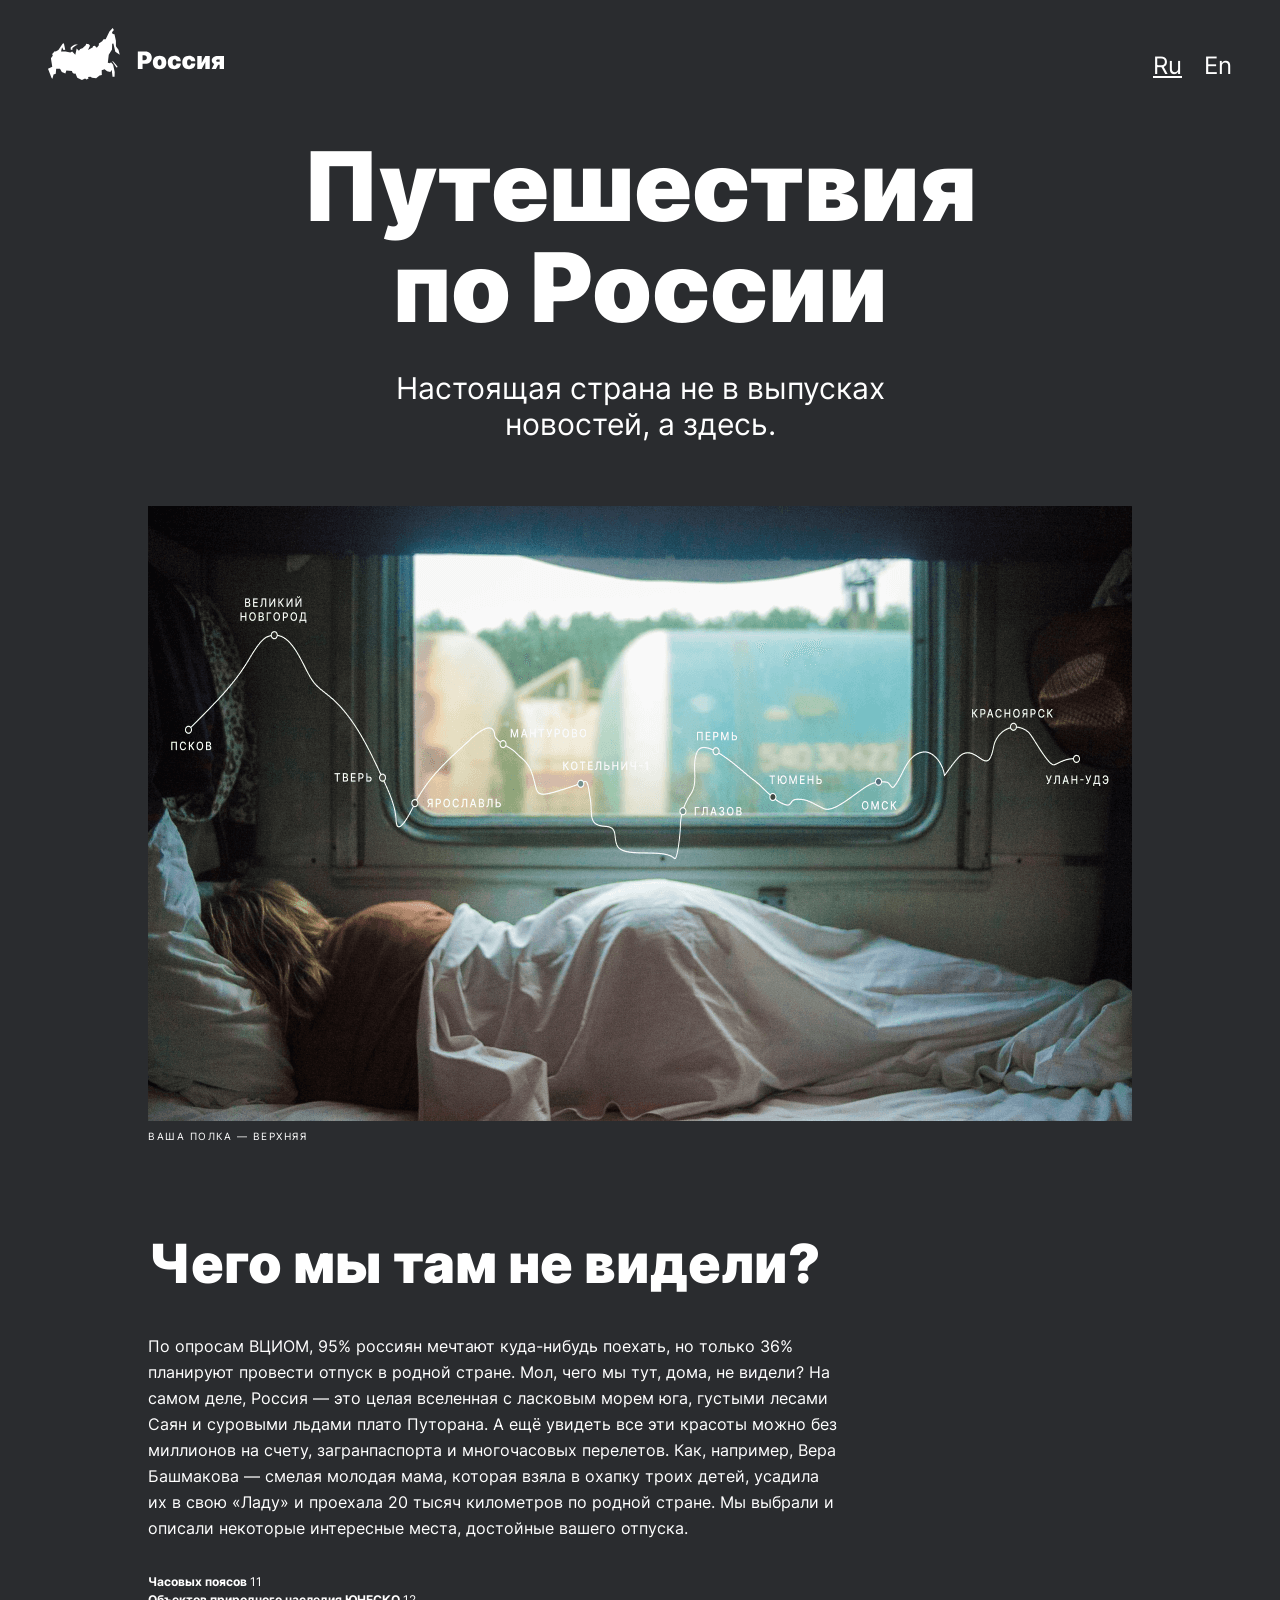
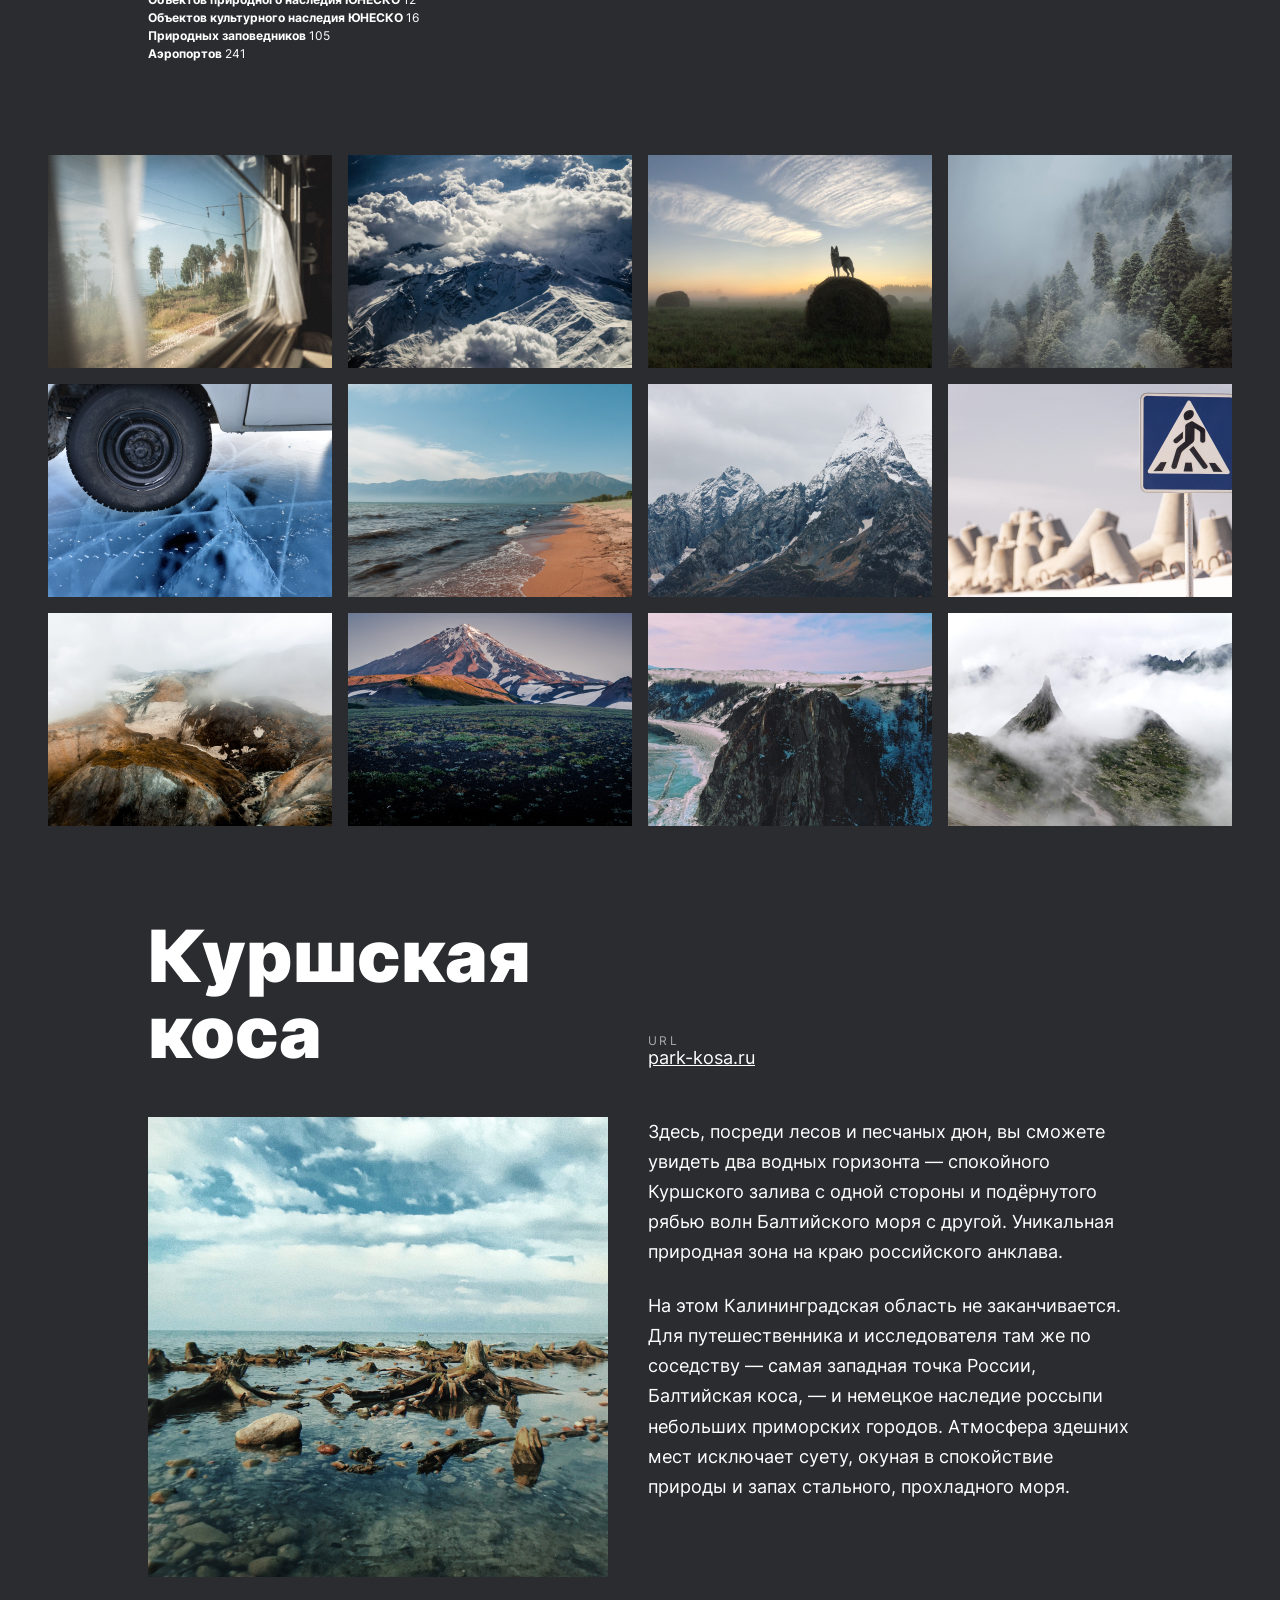
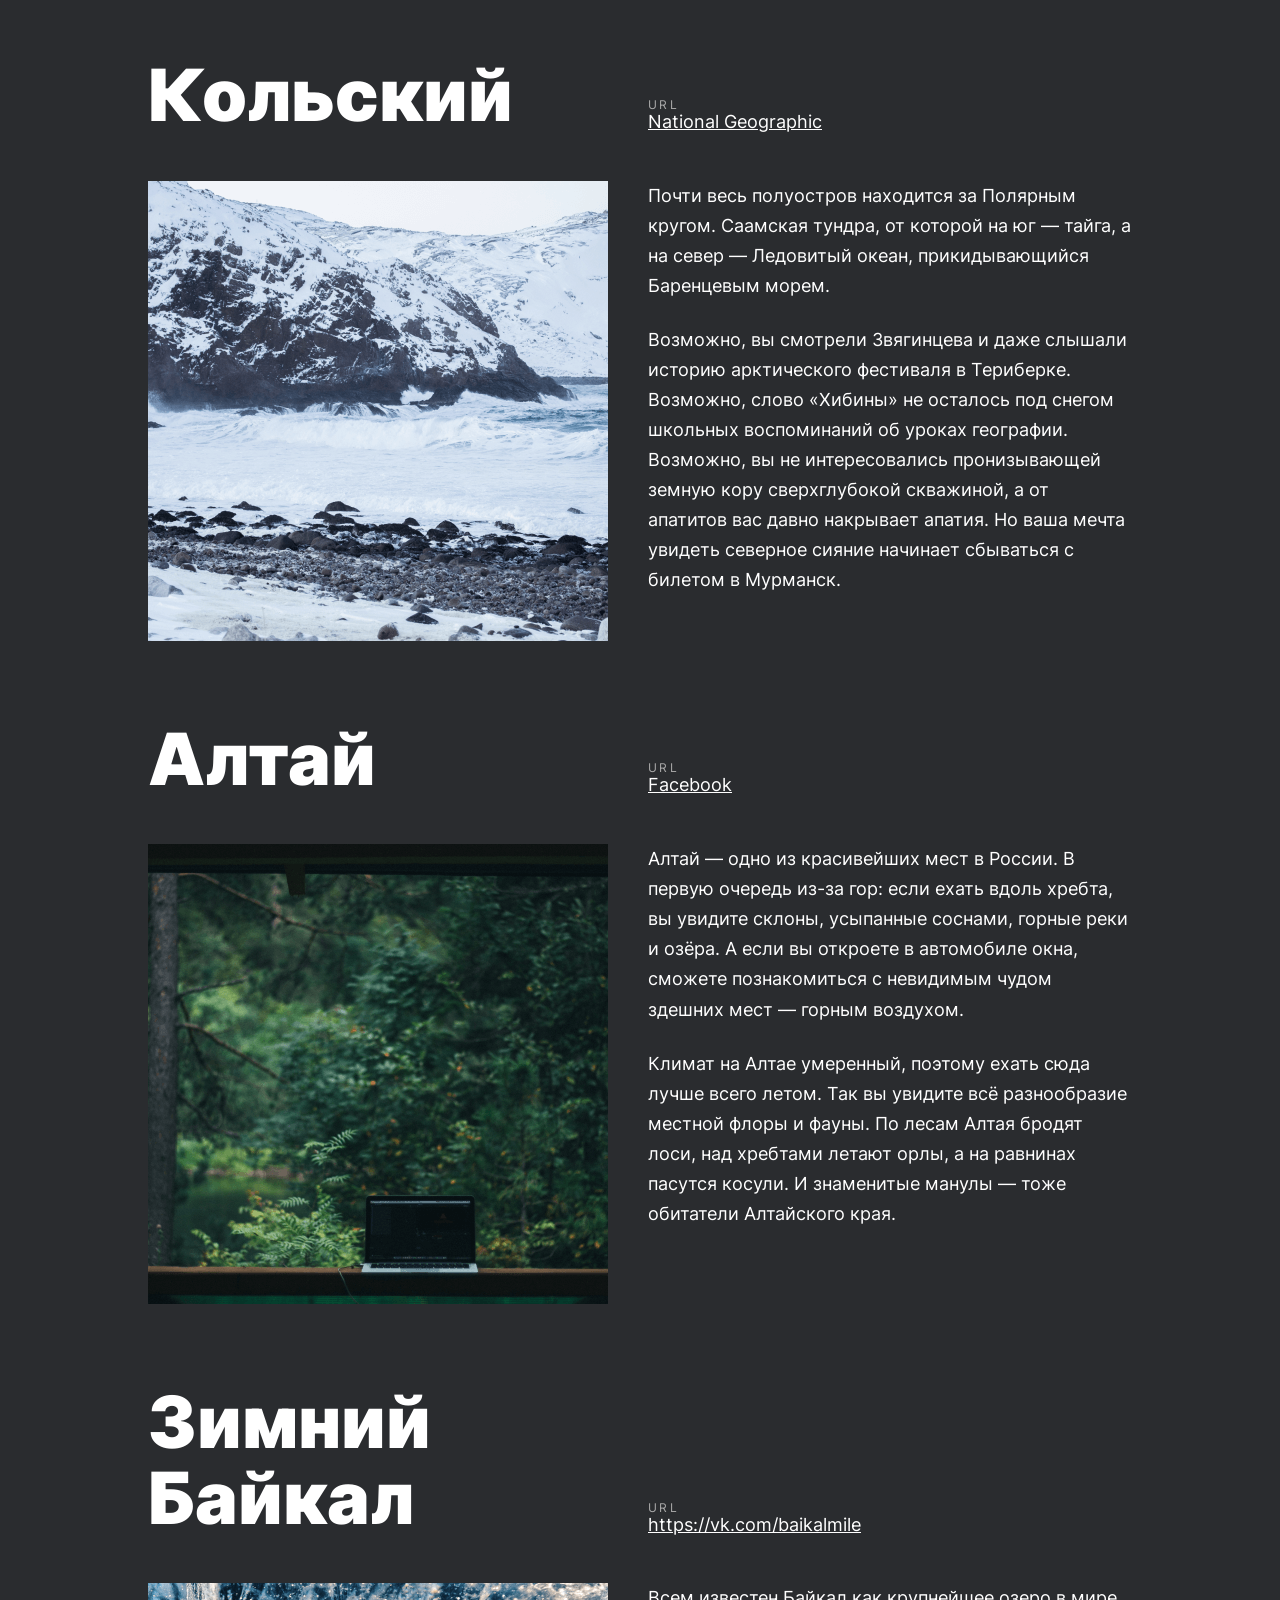
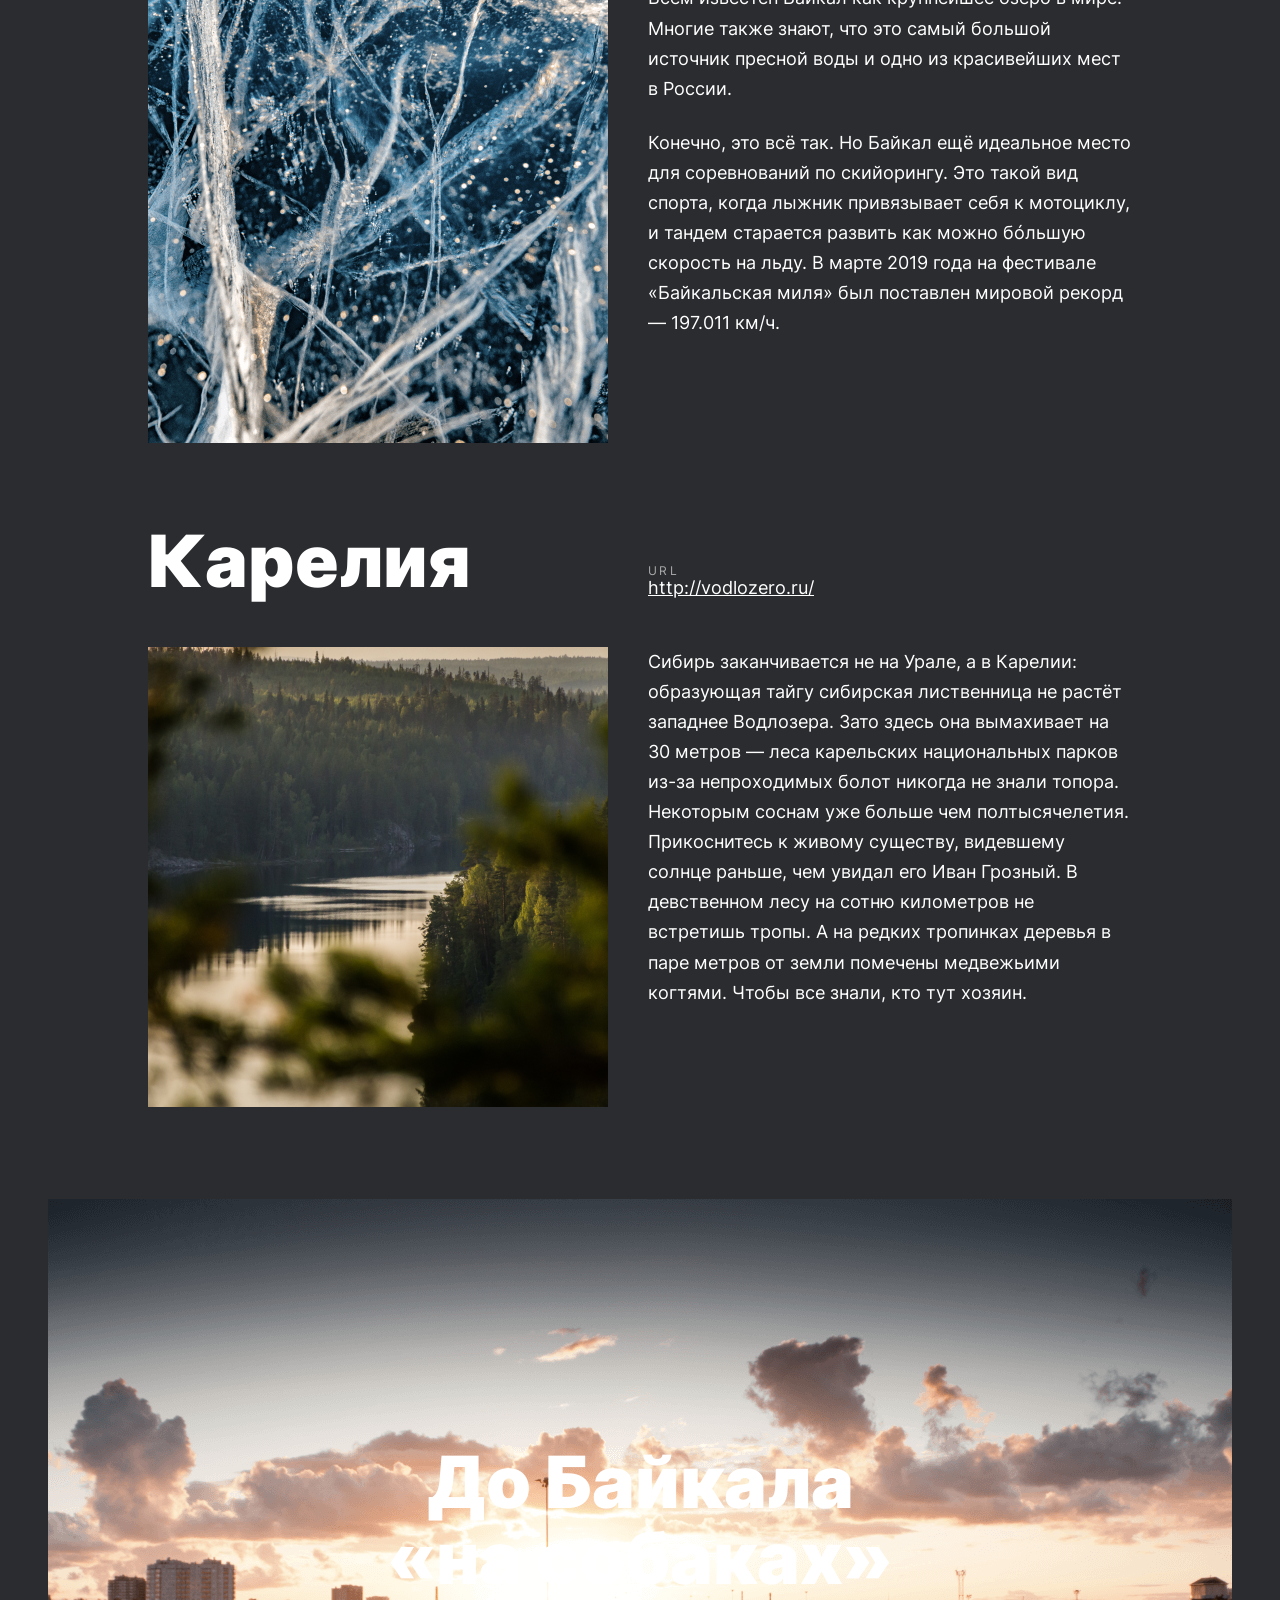
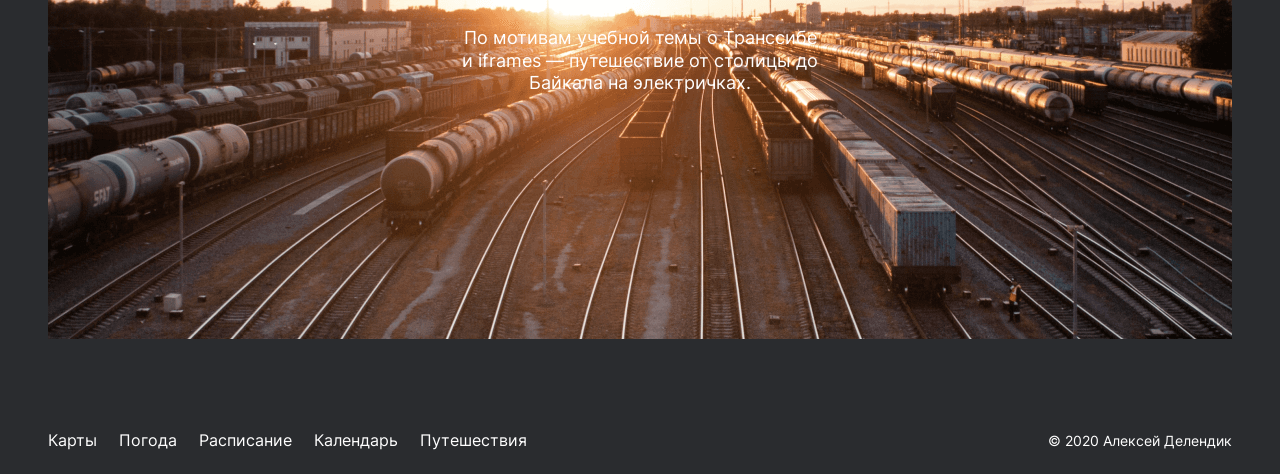
==== index.html @ 2c2e4d17 "первый вариант третьей работы" ====
<!DOCTYPE html>
<html lang="ru">
<head>
  <meta charset="UTF-8">
  <meta name="viewport" content="width=device-width, initial-scale=1"> 
  <title>Russian travel</title>
  <link rel='stylesheet' href="./pages/index.css">
</head>
<body>
  <div class="page">
    <header class="header">
      <div class="header__logo"></div>
      <ul class="header__lang-links">
        <li class="header__lang-item"><a href="#" class="header__lang-link link">Ru</a> </li>
        <li class="header__lang-item"><a href="#" class="header__lang-link link link_decoration_none">En</a></li>
      </ul>
    </header>

    <section class="lead">
      <h1 class="lead__title">Путешествия по России</h1>
      <h2 class="lead__subtitle">Настоящая страна не в выпусках новостей, а здесь.</h2>
      <img src="./images/map_with_route.png" alt="спящий человек на боковушке плацкарта и поверх карта маршрута" class="lead__image">
      <p class="lead__caption">ваша полка — верхняя</p>
    </section>

    <section class="intro">
      <h3 class="intro__title">Чего мы там не&nbsp;видели?</h3>
      <p class="intro__text">По опросам ВЦИОМ, 95% россиян мечтают куда-нибудь поехать, но только 36% планируют 
        провести отпуск в родной стране. Мол, чего мы тут, дома, не видели? На самом деле, Россия — это целая 
        вселенная с ласковым морем юга, густыми лесами Саян и суровыми льдами плато Путорана. А ещё увидеть все 
        эти красоты можно без миллионов на счету, загранпаспорта и многочасовых перелетов. Как, например, Вера 
        Башмакова — смелая молодая мама, которая взяла в охапку троих детей, усадила их в свою «Ладу» и проехала 
        20 тысяч километров по родной стране. Мы выбрали и описали некоторые интересные места, достойные вашего отпуска.</p>
      <ul class="intro__list">
        <li class="intro__list-item">Часовых поясов <span class="intro__list-item_weight_normal">11</span></li>
        <li class="intro__list-item">Объектов природного наследия ЮНЕСКО <span class="intro__list-item_weight_normal">12</span></li>
        <li class="intro__list-item">Объектов культурного наследия ЮНЕСКО <span class="intro__list-item_weight_normal">16</span></li>
        <li class="intro__list-item">Природных заповедников <span class="intro__list-item_weight_normal">105</span></li>
        <li class="intro__list-item">Аэропортов <span class="intro__list-item_weight_normal">241</span></li>
      </ul>
    </section>

    <section class="photo-grid">
      <img src="./images/view_from_the_train.jpg" alt="вид из окна поезда" class="photo-grid__item">
      <img src="./images/tops_of_the_mountines.jpg" alt="виршины гор" class="photo-grid__item">
      <img src="./images/wolf_on_the_rock.jpg" alt="волк на скале" class="photo-grid__item">
      <img src="./images/trees_in_the_fog.jpg" alt="деревья в тумане" class="photo-grid__item">
      <img src="./images/the_wheel_of_a_car_on_ice.jpg" alt="колесо манины на льду" class="photo-grid__item">
      <img src="./images/ocean.jpg" alt="океан" class="photo-grid__item">
      <img src="./images/mountines.jpg" alt="горы" class="photo-grid__item">
      <img src="./images/pedestrian_crossing_sign.jpg" alt="знак пешеходного перехода" class="photo-grid__item">
      <img src="./images/descent_from_the_mountain.jpg" alt="спуск с горы" class="photo-grid__item">
      <img src="./images/mountin_with_field.jpg" alt="поле и горы на заднем плане" class="photo-grid__item">
      <img src="./images/rock_and_part_of_the_ocean.jpg" alt="скала и кусок океана" class="photo-grid__item">
      <img src="./images/tops_of_the_mountines_in_the_fog.jpg" alt="вершины гор в тумане" class="photo-grid__item">
    </section>

    <main class="places">
      <section class="place">
        <h4 class="place__title">Куршская коса</h4>
        <div class="place__website">
          <span class="place__url-heading">URL</span>
          <a href="http://park-kosa.ru" class="place__link link">park-kosa.ru</a>
        </div>
        <img src="./images/kurshskaya_kosa.jpg" alt="Куршская коса" class="place__image">
        <div class="place__paragraphs">
          <p class="place__paragraph">Здесь, посреди лесов и песчаных дюн, вы сможете увидеть два водных горизонта — 
            спокойного Куршского залива с одной стороны и подёрнутого рябью волн Балтийского моря с другой. Уникальная 
            природная зона на краю российского анклава.</p>
          <p class="place__paragraph">На этом Калининградская область не заканчивается. Для путешественника и 
            исследователя там же по соседству — самая западная точка России, Балтийская коса, — и немецкое наследие 
            россыпи небольших приморских городов. Атмосфера здешних мест исключает суету, окуная в спокойствие природы 
            и запах стального, прохладного моря.</p>
        </div>
      </section>
      <section class="place">
        <h4 class="place__title">Кольский</h4>
        <div class="place__website">
          <span class="place__url-heading">URL</span>
          <a href="https://yourshot.nationalgeographic.com/photos/?keywords=kolskiy" class="place__link link">National Geographic</a>
        </div>
        <img src="./images/kolskiy.png" alt="скалы в снегу" class="place__image">
        <div class="place__paragraphs">
          <p class="place__paragraph">Почти весь полуостров находится за Полярным кругом. Саамская тундра, от которой на юг — 
            тайга, а на север — Ледовитый океан, прикидывающийся Баренцевым морем.</p>
          <p class="place__paragraph">Возможно, вы смотрели Звягинцева и даже слышали историю арктического фестиваля в Териберке. 
            Возможно, слово «Хибины» не осталось под снегом школьных воспоминаний об уроках географии. Возможно, вы не интересовались 
            пронизывающей земную кору сверхглубокой скважиной, а от апатитов вас давно накрывает апатия. Но ваша мечта увидеть северное 
            сияние начинает сбываться с билетом в Мурманск.</p>
        </div>
      </section>
      <section class="place">
        <h4 class="place__title">Алтай</h4>
        <div class="place__website">
          <span class="place__url-heading">URL</span>
          <a href="https://www.facebook.com/vera.bashmakova/posts/10156011613718822" class="place__link link">Facebook</a>
        </div>
        <img src="./images/altay.png" alt="лес" class="place__image">
        <div class="place__paragraphs">
          <p class="place__paragraph">Алтай — одно из красивейших мест в России. 
            В первую очередь из-за гор: если ехать вдоль хребта, вы увидите склоны, усыпанные соснами, горные реки и озёра. 
            А если вы откроете в автомобиле окна, сможете познакомиться с невидимым чудом здешних мест — горным воздухом.</p>
          <p class="place__paragraph">Климат на Алтае умеренный, поэтому ехать сюда лучше всего летом. Так вы увидите всё разнообразие 
            местной флоры и фауны. По лесам Алтая бродят лоси, над хребтами летают орлы, а на равнинах пасутся косули. И знаменитые 
            манулы — тоже обитатели Алтайского края.</p>
        </div>
      </section>
      <section class="place">
        <h4 class="place__title">Зимний Байкал</h4>
        <div class="place__website">
          <span class="place__url-heading">URL</span>
          <a href="https://vk.com/baikalmile" class="place__link link">https://vk.com/baikalmile</a>
        </div>
        <img src="./images/winter_baykal.png" alt="лёд" class="place__image">
        <div class="place__paragraphs">
          <p class="place__paragraph">Всем известен Байкал как крупнейшее озеро 
            в мире. Многие также знают, что это самый большой источник пресной воды и одно из красивейших мест в России.</p>
          <p class="place__paragraph">Конечно, это всё так. Но Байкал ещё идеальное место для соревнований по скийорингу. Это такой 
            вид спорта, когда лыжник привязывает себя к мотоциклу, и тандем старается развить как можно бóльшую скорость на льду. 
            В марте 2019 года на фестивале «Байкальская миля» был поставлен мировой рекорд — 197.011 км/ч.</p>
        </div>
      </section>
      <section class="place">
        <h4 class="place__title">Карелия</h4>
        <div class="place__website">
          <span class="place__url-heading">URL</span>
          <a href="http://vodlozero.ru/" class="place__link link">http://vodlozero.ru/</a>
        </div>
        <img src="./images/kareliya.png" alt="озеро в лесу" class="place__image">
        <div class="place__paragraphs">
          <p class="place__paragraph">Сибирь заканчивается не на Урале, а в Карелии: образующая тайгу сибирская лиственница не растёт западнее Водлозера. 
            Зато здесь она вымахивает на 30 метров — леса карельских национальных парков из-за непроходимых болот никогда не знали топора. Некоторым 
            соснам уже больше чем полтысячелетия. Прикоснитесь к живому существу, видевшему солнце раньше, чем увидал его Иван Грозный. 
            В девственном лесу на сотню километров не встретишь тропы. А на редких тропинках деревья 
            в паре метров от земли помечены медвежьими когтями. Чтобы все знали, кто тут хозяин.</p>
        </div>
      </section>
    </main>

    <section class="cover">
      <h4 class="cover__title">До Байкала «на&nbsp;собаках»</h4>
      <p class="cover__subtitle">По мотивам учебной темы о Транссибе и iframes — путешествие от столицы до Байкала на 
        электричках.</p>
        <a href="https://stampsy.com/na-elektrichkakh-do-baikala" class="cover__overlay"></a>
    </section>

    <footer class="footer">
      <nav class="footer__navigation">
        <ul class="footer__links">
          <li class="footer__item"><a href="https://yandex.ru/maps" class="footer__link link_decoration_none">Карты</a></li>
          <li class="footer__item"><a href="https://yandex.ru/pogoda" class="footer__link link_decoration_none">Погода</a></li>
          <li class="footer__item"><a href="https://rasp.yandex.ru" class="footer__link link_decoration_none">Расписание</a></li>
          <li class="footer__item"><a href="https://calendar.yandex.ru" class="footer__link link_decoration_none">Календарь</a></li>
          <li class="footer__item"><a href="https://travel.yandex.ru" class="footer__link link_decoration_none">Путешествия</a></li>
        </ul>
      </nav>
      <p class="footer__copyright">
        &copy; 2020 Алексей Делендик
      </p>
    </footer>
  </div>
</body>
</html>
---- pages/index.css ----
@import url(../vendor/normalize.css);
@import url(../vendor/fonts/fonts.css);
@import url(../blocks/page/page.css);
@import url(../blocks/header/header.css);
@import url(../blocks/link/link.css);
@import url(../blocks/lead/lead.css);
@import url(../blocks/intro/intro.css);
@import url(../blocks/photo-grid/photo-grid.css);
@import url(../blocks/places/places.css);
@import url(../blocks/place/place.css);
@import url(../blocks/cover/cover.css);
@import url(../blocks/footer/footer.css
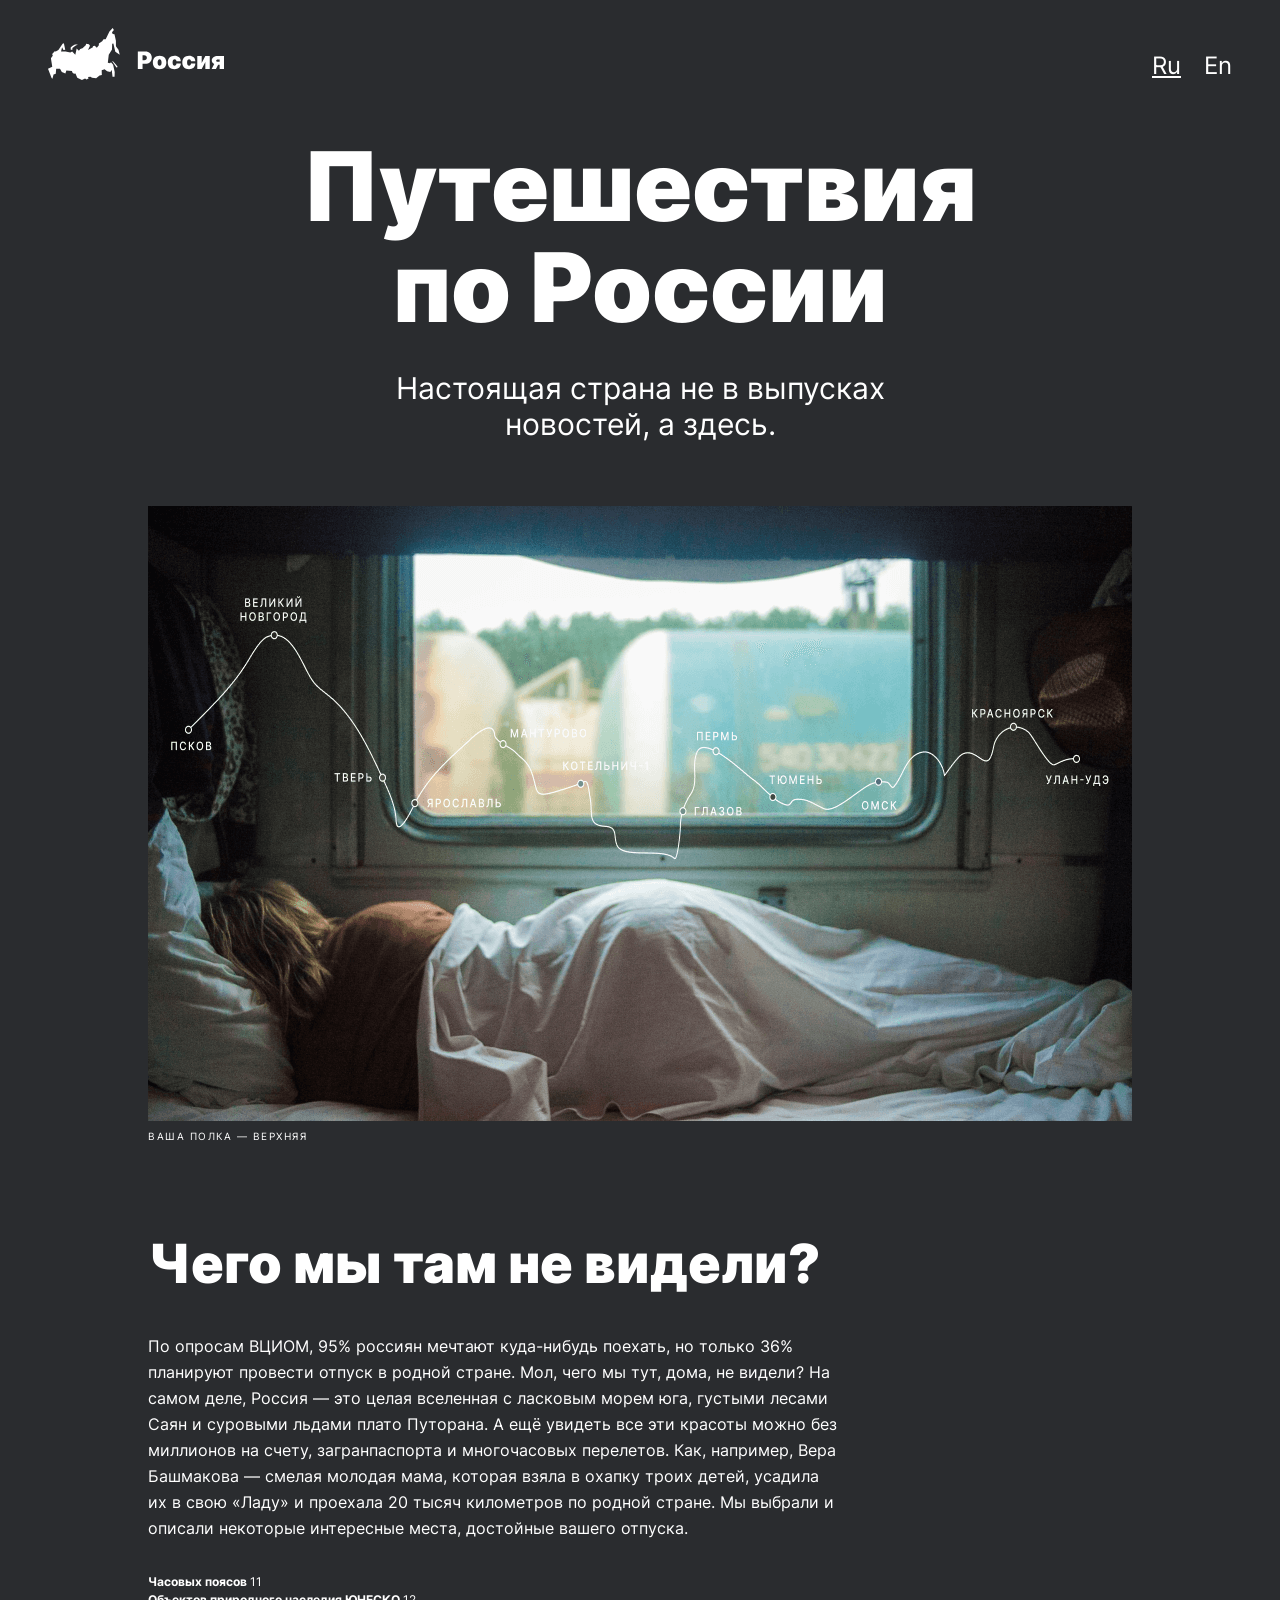
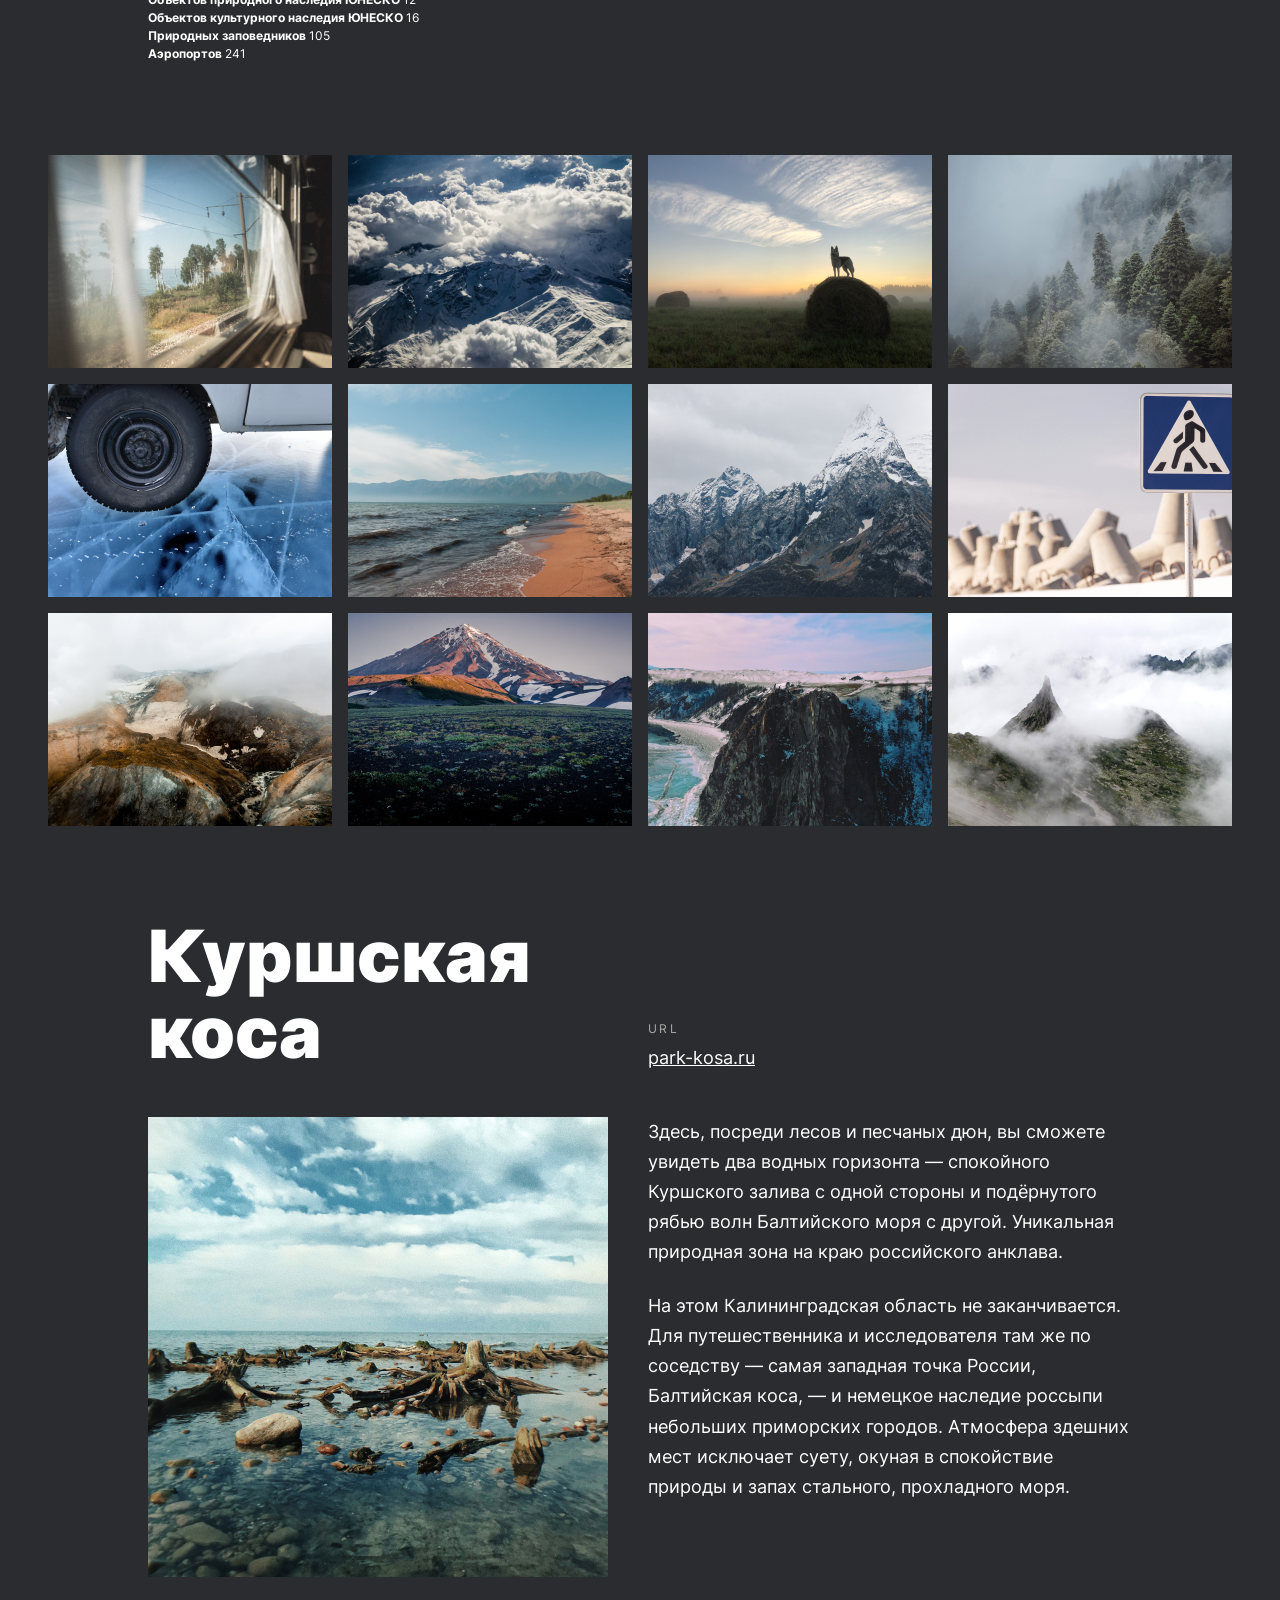
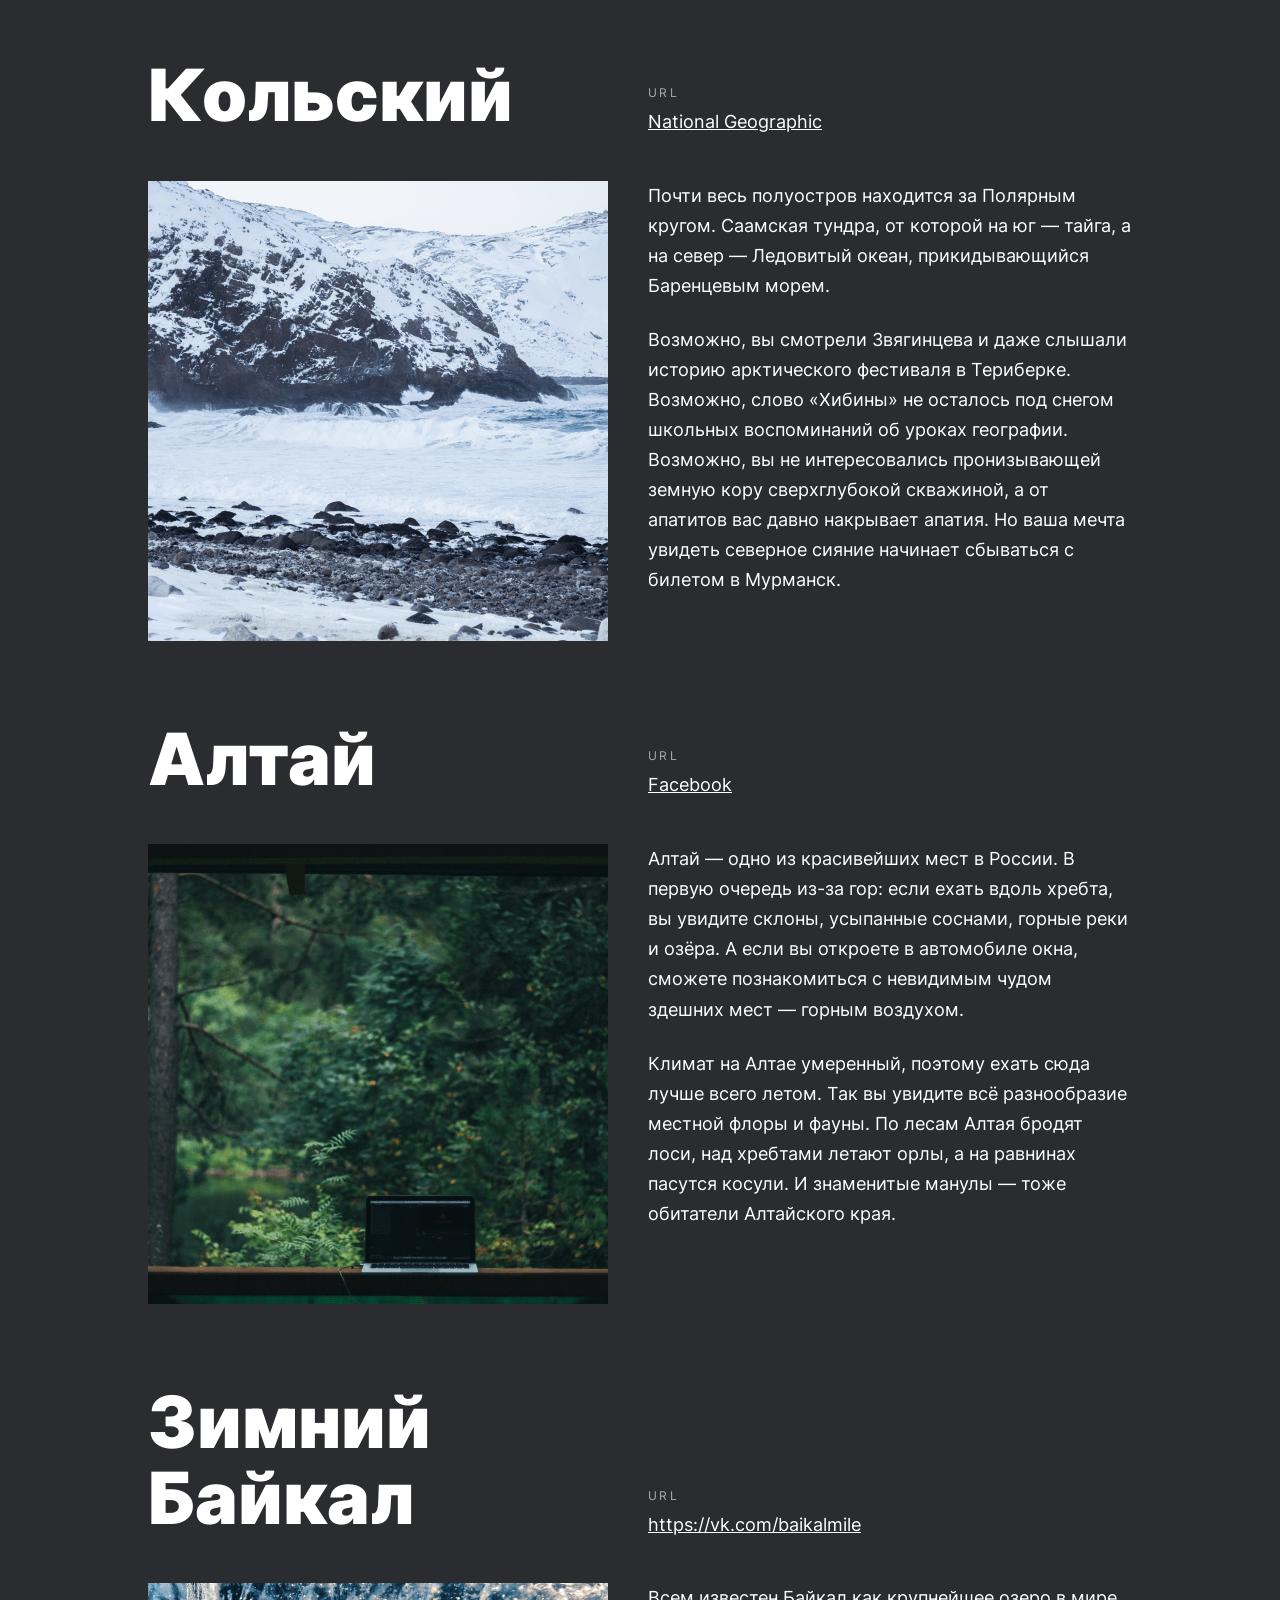
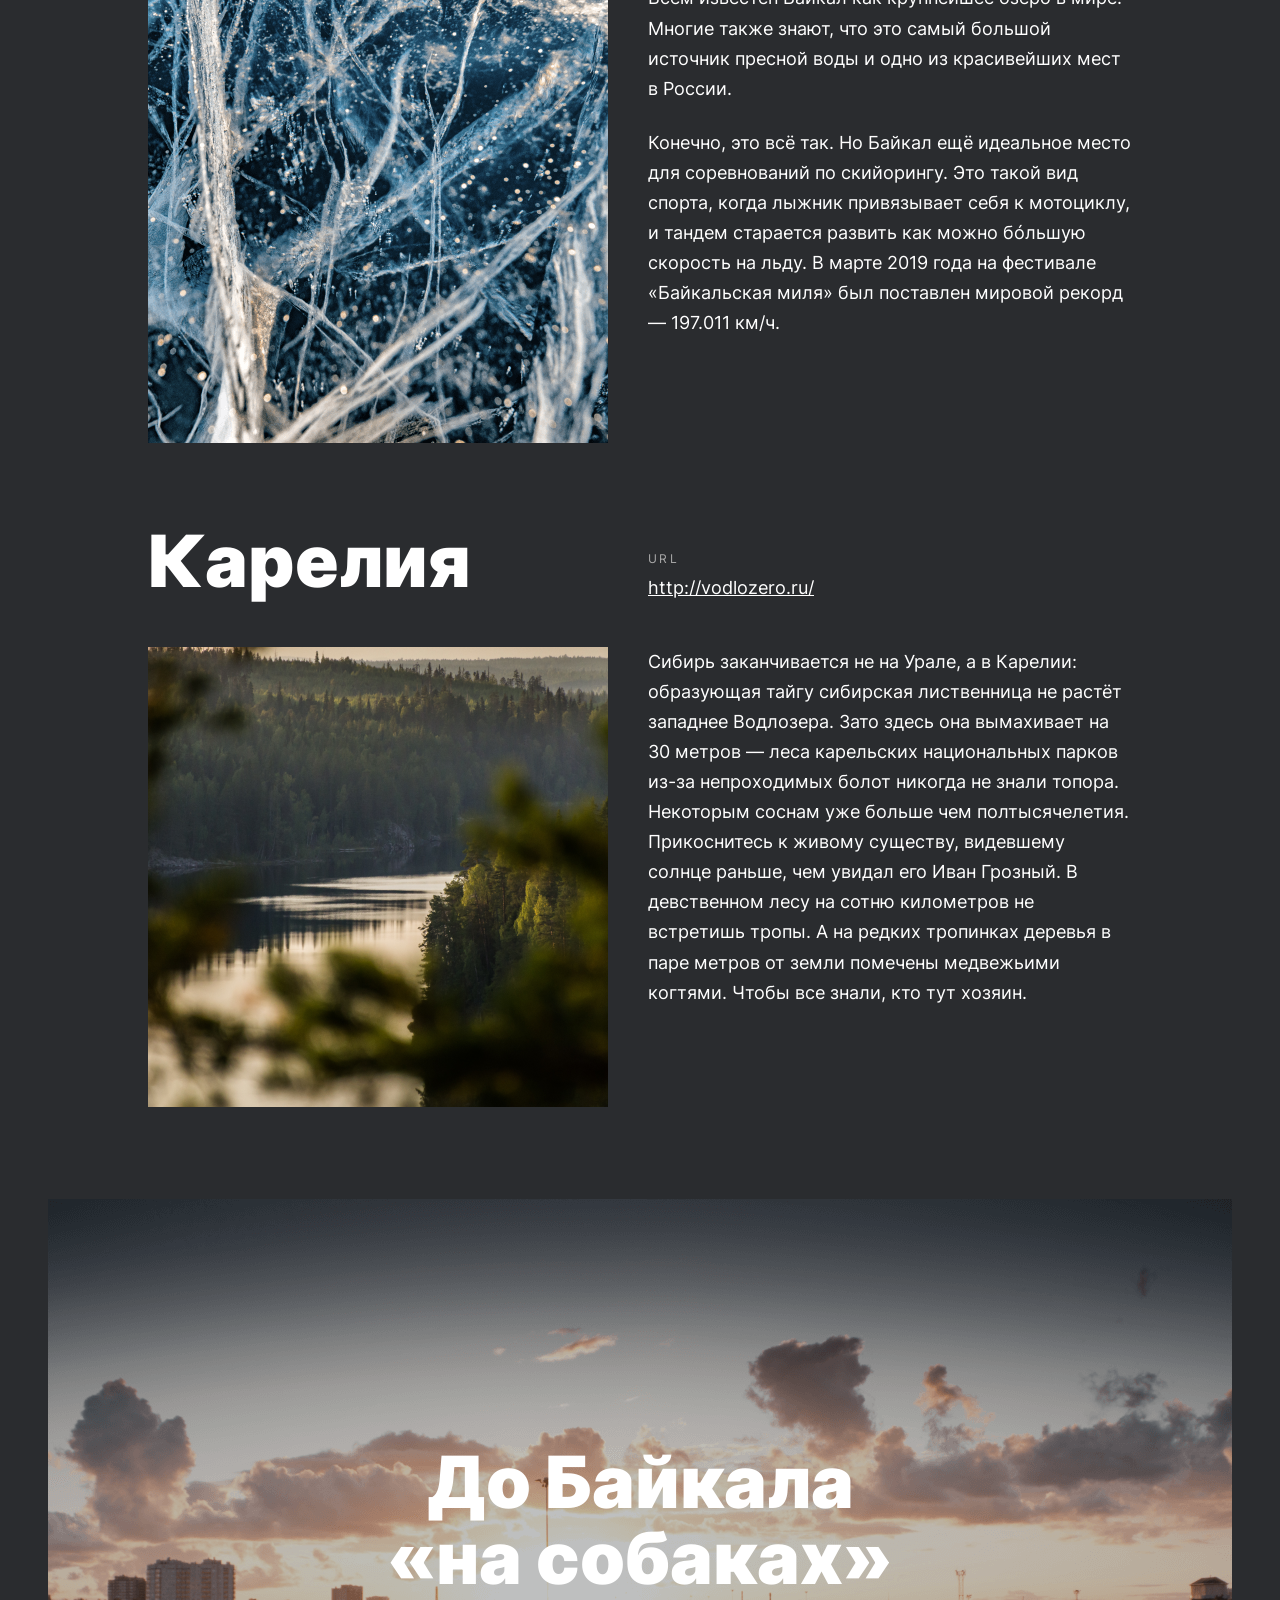
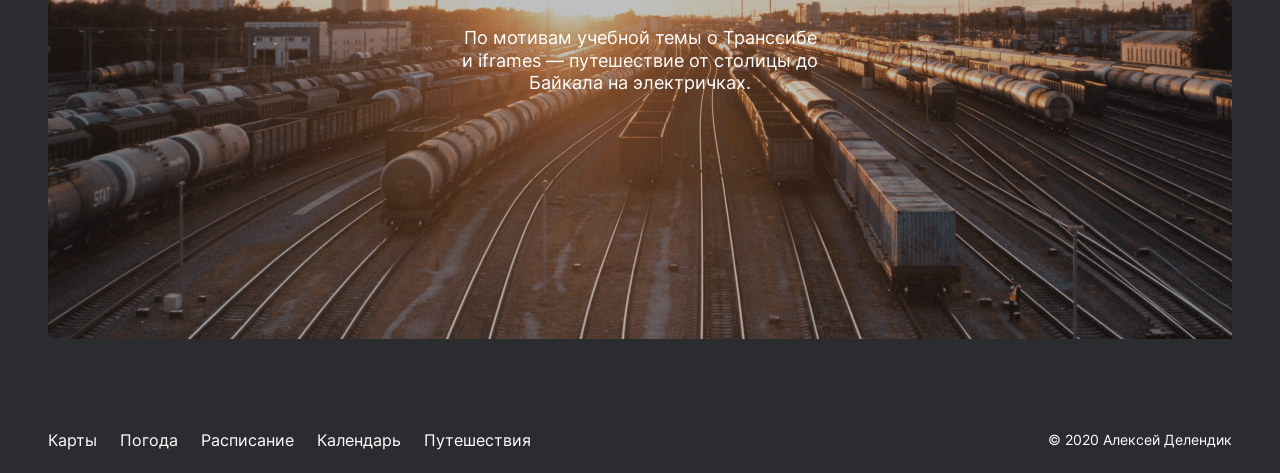
==== commit 7577d232: "второй вариант проектной работы" ====
--- a/index.html
+++ b/index.html
@@ -3,7 +3,7 @@
 <head>
   <meta charset="UTF-8">
   <meta name="viewport" content="width=device-width, initial-scale=1"> 
-  <title>Russian travel</title>
+  <title>Путешествия по России</title>
   <link rel='stylesheet' href="./pages/index.css">
 </head>
 <body>
@@ -11,147 +11,148 @@
     <header class="header">
       <div class="header__logo"></div>
       <ul class="header__lang-links">
-        <li class="header__lang-item"><a href="#" class="header__lang-link link">Ru</a> </li>
-        <li class="header__lang-item"><a href="#" class="header__lang-link link link_decoration_none">En</a></li>
+        <li class="header__lang-item"><a href="#" class="header__lang-link link link_active_underline">Ru</a></li>
+        <li class="header__lang-item"><a href="#" class="header__lang-link link">En</a></li>
       </ul>
     </header>
+    <main class="main">
+      <section class="lead">
+        <h1 class="lead__title">Путешествия по России</h1>
+        <p class="lead__subtitle">Настоящая страна не в выпусках новостей, а здесь.</p>
+        <img src="./images/map_with_route.png" alt="спящий человек на боковушке плацкарта и поверх карта маршрута" class="lead__image">
+        <p class="lead__caption">ваша полка — верхняя</p>
+      </section>
 
-    <section class="lead">
-      <h1 class="lead__title">Путешествия по России</h1>
-      <h2 class="lead__subtitle">Настоящая страна не в выпусках новостей, а здесь.</h2>
-      <img src="./images/map_with_route.png" alt="спящий человек на боковушке плацкарта и поверх карта маршрута" class="lead__image">
-      <p class="lead__caption">ваша полка — верхняя</p>
-    </section>
+      <section class="intro">
+        <h3 class="intro__title">Чего мы там не&nbsp;видели?</h3>
+        <p class="intro__text">По опросам ВЦИОМ, 95% россиян мечтают куда-нибудь поехать, но только 36% планируют 
+          провести отпуск в родной стране. Мол, чего мы тут, дома, не видели? На самом деле, Россия — это целая 
+          вселенная с ласковым морем юга, густыми лесами Саян и суровыми льдами плато Путорана. А ещё увидеть все 
+          эти красоты можно без миллионов на счету, загранпаспорта и многочасовых перелетов. Как, например, Вера 
+          Башмакова — смелая молодая мама, которая взяла в охапку троих детей, усадила их в свою «Ладу» и проехала 
+          20 тысяч километров по родной стране. Мы выбрали и описали некоторые интересные места, достойные вашего отпуска.</p>
+        <ul class="intro__list">
+          <li class="intro__list-item">Часовых поясов <span class="intro__list-number">11</span></li>
+          <li class="intro__list-item">Объектов природного наследия ЮНЕСКО <span class="intro__list-number">12</span></li>
+          <li class="intro__list-item">Объектов культурного наследия ЮНЕСКО <span class="intro__list-number">16</span></li>
+          <li class="intro__list-item">Природных заповедников <span class="intro__list-number">105</span></li>
+          <li class="intro__list-item">Аэропортов <span class="intro__list-number">241</span></li>
+        </ul>
+      </section>
 
-    <section class="intro">
-      <h3 class="intro__title">Чего мы там не&nbsp;видели?</h3>
-      <p class="intro__text">По опросам ВЦИОМ, 95% россиян мечтают куда-нибудь поехать, но только 36% планируют 
-        провести отпуск в родной стране. Мол, чего мы тут, дома, не видели? На самом деле, Россия — это целая 
-        вселенная с ласковым морем юга, густыми лесами Саян и суровыми льдами плато Путорана. А ещё увидеть все 
-        эти красоты можно без миллионов на счету, загранпаспорта и многочасовых перелетов. Как, например, Вера 
-        Башмакова — смелая молодая мама, которая взяла в охапку троих детей, усадила их в свою «Ладу» и проехала 
-        20 тысяч километров по родной стране. Мы выбрали и описали некоторые интересные места, достойные вашего отпуска.</p>
-      <ul class="intro__list">
-        <li class="intro__list-item">Часовых поясов <span class="intro__list-item_weight_normal">11</span></li>
-        <li class="intro__list-item">Объектов природного наследия ЮНЕСКО <span class="intro__list-item_weight_normal">12</span></li>
-        <li class="intro__list-item">Объектов культурного наследия ЮНЕСКО <span class="intro__list-item_weight_normal">16</span></li>
-        <li class="intro__list-item">Природных заповедников <span class="intro__list-item_weight_normal">105</span></li>
-        <li class="intro__list-item">Аэропортов <span class="intro__list-item_weight_normal">241</span></li>
-      </ul>
-    </section>
+      <div class="photo-grid">
+        <img src="./images/view_from_the_train.jpg" alt="вид из окна поезда" class="photo-grid__item">
+        <img src="./images/tops_of_the_mountines.jpg" alt="виршины гор" class="photo-grid__item">
+        <img src="./images/wolf_on_the_rock.jpg" alt="волк на скале" class="photo-grid__item">
+        <img src="./images/trees_in_the_fog.jpg" alt="деревья в тумане" class="photo-grid__item">
+        <img src="./images/the_wheel_of_a_car_on_ice.jpg" alt="колесо манины на льду" class="photo-grid__item">
+        <img src="./images/ocean.jpg" alt="океан" class="photo-grid__item">
+        <img src="./images/mountines.jpg" alt="горы" class="photo-grid__item">
+        <img src="./images/pedestrian_crossing_sign.jpg" alt="знак пешеходного перехода" class="photo-grid__item">
+        <img src="./images/descent_from_the_mountain.jpg" alt="спуск с горы" class="photo-grid__item">
+        <img src="./images/mountin_with_field.jpg" alt="поле и горы на заднем плане" class="photo-grid__item">
+        <img src="./images/rock_and_part_of_the_ocean.jpg" alt="скала и кусок океана" class="photo-grid__item">
+        <img src="./images/tops_of_the_mountines_in_the_fog.jpg" alt="вершины гор в тумане" class="photo-grid__item">
+      </div>
 
-    <section class="photo-grid">
-      <img src="./images/view_from_the_train.jpg" alt="вид из окна поезда" class="photo-grid__item">
-      <img src="./images/tops_of_the_mountines.jpg" alt="виршины гор" class="photo-grid__item">
-      <img src="./images/wolf_on_the_rock.jpg" alt="волк на скале" class="photo-grid__item">
-      <img src="./images/trees_in_the_fog.jpg" alt="деревья в тумане" class="photo-grid__item">
-      <img src="./images/the_wheel_of_a_car_on_ice.jpg" alt="колесо манины на льду" class="photo-grid__item">
-      <img src="./images/ocean.jpg" alt="океан" class="photo-grid__item">
-      <img src="./images/mountines.jpg" alt="горы" class="photo-grid__item">
-      <img src="./images/pedestrian_crossing_sign.jpg" alt="знак пешеходного перехода" class="photo-grid__item">
-      <img src="./images/descent_from_the_mountain.jpg" alt="спуск с горы" class="photo-grid__item">
-      <img src="./images/mountin_with_field.jpg" alt="поле и горы на заднем плане" class="photo-grid__item">
-      <img src="./images/rock_and_part_of_the_ocean.jpg" alt="скала и кусок океана" class="photo-grid__item">
-      <img src="./images/tops_of_the_mountines_in_the_fog.jpg" alt="вершины гор в тумане" class="photo-grid__item">
-    </section>
+      <div class="places">
+        <article class="place">
+          <h4 class="place__title">Куршская коса</h4>
+          <div class="place__website">
+            <p class="place__url-heading">URL</p>
+            <a href="http://park-kosa.ru" target="_blank" class="place__link">park-kosa.ru</a>
+          </div>
+          <img src="./images/kurshskaya_kosa.jpg" alt="Куршская коса" class="place__image">
+          <div class="place__paragraphs">
+            <p class="place__paragraph">Здесь, посреди лесов и песчаных дюн, вы сможете увидеть два водных горизонта — 
+              спокойного Куршского залива с одной стороны и подёрнутого рябью волн Балтийского моря с другой. Уникальная 
+              природная зона на краю российского анклава.</p>
+            <p class="place__paragraph">На этом Калининградская область не заканчивается. Для путешественника и 
+              исследователя там же по соседству — самая западная точка России, Балтийская коса, — и немецкое наследие 
+              россыпи небольших приморских городов. Атмосфера здешних мест исключает суету, окуная в спокойствие природы 
+              и запах стального, прохладного моря.</p>
+          </div>
+        </article>
+        <article class="place">
+          <h4 class="place__title">Кольский</h4>
+          <div class="place__website">
+            <p class="place__url-heading">URL</p>
+            <a href="https://yourshot.nationalgeographic.com/photos/?keywords=kolskiy" target="_blank" class="place__link">National Geographic</a>
+          </div>
+          <img src="./images/kolskiy.png" alt="скалы в снегу" class="place__image">
+          <div class="place__paragraphs">
+            <p class="place__paragraph">Почти весь полуостров находится за Полярным кругом. Саамская тундра, от которой на юг — 
+              тайга, а на север — Ледовитый океан, прикидывающийся Баренцевым морем.</p>
+            <p class="place__paragraph">Возможно, вы смотрели Звягинцева и даже слышали историю арктического фестиваля в Териберке. 
+              Возможно, слово «Хибины» не осталось под снегом школьных воспоминаний об уроках географии. Возможно, вы не интересовались 
+              пронизывающей земную кору сверхглубокой скважиной, а от апатитов вас давно накрывает апатия. Но ваша мечта увидеть северное 
+              сияние начинает сбываться с билетом в Мурманск.</p>
+          </div>
+        </article>
+        <article class="place">
+          <h4 class="place__title">Алтай</h4>
+          <div class="place__website">
+            <p class="place__url-heading">URL</p>
+            <a href="https://www.facebook.com/vera.bashmakova/posts/10156011613718822" target="_blank" class="place__link">Facebook</a>
+          </div>
+          <img src="./images/altay.png" alt="лес" class="place__image">
+          <div class="place__paragraphs">
+            <p class="place__paragraph">Алтай — одно из красивейших мест в России. 
+              В первую очередь из-за гор: если ехать вдоль хребта, вы увидите склоны, усыпанные соснами, горные реки и озёра. 
+              А если вы откроете в автомобиле окна, сможете познакомиться с невидимым чудом здешних мест — горным воздухом.</p>
+            <p class="place__paragraph">Климат на Алтае умеренный, поэтому ехать сюда лучше всего летом. Так вы увидите всё разнообразие 
+              местной флоры и фауны. По лесам Алтая бродят лоси, над хребтами летают орлы, а на равнинах пасутся косули. И знаменитые 
+              манулы — тоже обитатели Алтайского края.</p>
+          </div>
+        </article>
+        <article class="place">
+          <h4 class="place__title">Зимний Байкал</h4>
+          <div class="place__website">
+            <p class="place__url-heading">URL</p>
+            <a href="https://vk.com/baikalmile" target="_blank" class="place__link">https://vk.com/baikalmile</a>
+          </div>
+          <img src="./images/winter_baykal.png" alt="лёд" class="place__image">
+          <div class="place__paragraphs">
+            <p class="place__paragraph">Всем известен Байкал как крупнейшее озеро 
+              в мире. Многие также знают, что это самый большой источник пресной воды и одно из красивейших мест в России.</p>
+            <p class="place__paragraph">Конечно, это всё так. Но Байкал ещё идеальное место для соревнований по скийорингу. Это такой 
+              вид спорта, когда лыжник привязывает себя к мотоциклу, и тандем старается развить как можно бóльшую скорость на льду. 
+              В марте 2019 года на фестивале «Байкальская миля» был поставлен мировой рекорд — 197.011 км/ч.</p>
+          </div>
+        </article>
+        <article class="place">
+          <h4 class="place__title">Карелия</h4>
+          <div class="place__website">
+            <p class="place__url-heading">URL</p>
+            <a href="http://vodlozero.ru/" target="_blank" class="place__link">http://vodlozero.ru/</a>
+          </div>
+          <img src="./images/kareliya.png" alt="озеро в лесу" class="place__image">
+          <div class="place__paragraphs">
+            <p class="place__paragraph">Сибирь заканчивается не на Урале, а в Карелии: образующая тайгу сибирская лиственница не растёт западнее Водлозера. 
+              Зато здесь она вымахивает на 30 метров — леса карельских национальных парков из-за непроходимых болот никогда не знали топора. Некоторым 
+              соснам уже больше чем полтысячелетия. Прикоснитесь к живому существу, видевшему солнце раньше, чем увидал его Иван Грозный. 
+              В девственном лесу на сотню километров не встретишь тропы. А на редких тропинках деревья 
+              в паре метров от земли помечены медвежьими когтями. Чтобы все знали, кто тут хозяин.</p>
+          </div>
+        </article>
+      </div>
 
-    <main class="places">
-      <section class="place">
-        <h4 class="place__title">Куршская коса</h4>
-        <div class="place__website">
-          <span class="place__url-heading">URL</span>
-          <a href="http://park-kosa.ru" class="place__link link">park-kosa.ru</a>
-        </div>
-        <img src="./images/kurshskaya_kosa.jpg" alt="Куршская коса" class="place__image">
-        <div class="place__paragraphs">
-          <p class="place__paragraph">Здесь, посреди лесов и песчаных дюн, вы сможете увидеть два водных горизонта — 
-            спокойного Куршского залива с одной стороны и подёрнутого рябью волн Балтийского моря с другой. Уникальная 
-            природная зона на краю российского анклава.</p>
-          <p class="place__paragraph">На этом Калининградская область не заканчивается. Для путешественника и 
-            исследователя там же по соседству — самая западная точка России, Балтийская коса, — и немецкое наследие 
-            россыпи небольших приморских городов. Атмосфера здешних мест исключает суету, окуная в спокойствие природы 
-            и запах стального, прохладного моря.</p>
-        </div>
-      </section>
-      <section class="place">
-        <h4 class="place__title">Кольский</h4>
-        <div class="place__website">
-          <span class="place__url-heading">URL</span>
-          <a href="https://yourshot.nationalgeographic.com/photos/?keywords=kolskiy" class="place__link link">National Geographic</a>
-        </div>
-        <img src="./images/kolskiy.png" alt="скалы в снегу" class="place__image">
-        <div class="place__paragraphs">
-          <p class="place__paragraph">Почти весь полуостров находится за Полярным кругом. Саамская тундра, от которой на юг — 
-            тайга, а на север — Ледовитый океан, прикидывающийся Баренцевым морем.</p>
-          <p class="place__paragraph">Возможно, вы смотрели Звягинцева и даже слышали историю арктического фестиваля в Териберке. 
-            Возможно, слово «Хибины» не осталось под снегом школьных воспоминаний об уроках географии. Возможно, вы не интересовались 
-            пронизывающей земную кору сверхглубокой скважиной, а от апатитов вас давно накрывает апатия. Но ваша мечта увидеть северное 
-            сияние начинает сбываться с билетом в Мурманск.</p>
-        </div>
-      </section>
-      <section class="place">
-        <h4 class="place__title">Алтай</h4>
-        <div class="place__website">
-          <span class="place__url-heading">URL</span>
-          <a href="https://www.facebook.com/vera.bashmakova/posts/10156011613718822" class="place__link link">Facebook</a>
-        </div>
-        <img src="./images/altay.png" alt="лес" class="place__image">
-        <div class="place__paragraphs">
-          <p class="place__paragraph">Алтай — одно из красивейших мест в России. 
-            В первую очередь из-за гор: если ехать вдоль хребта, вы увидите склоны, усыпанные соснами, горные реки и озёра. 
-            А если вы откроете в автомобиле окна, сможете познакомиться с невидимым чудом здешних мест — горным воздухом.</p>
-          <p class="place__paragraph">Климат на Алтае умеренный, поэтому ехать сюда лучше всего летом. Так вы увидите всё разнообразие 
-            местной флоры и фауны. По лесам Алтая бродят лоси, над хребтами летают орлы, а на равнинах пасутся косули. И знаменитые 
-            манулы — тоже обитатели Алтайского края.</p>
-        </div>
-      </section>
-      <section class="place">
-        <h4 class="place__title">Зимний Байкал</h4>
-        <div class="place__website">
-          <span class="place__url-heading">URL</span>
-          <a href="https://vk.com/baikalmile" class="place__link link">https://vk.com/baikalmile</a>
-        </div>
-        <img src="./images/winter_baykal.png" alt="лёд" class="place__image">
-        <div class="place__paragraphs">
-          <p class="place__paragraph">Всем известен Байкал как крупнейшее озеро 
-            в мире. Многие также знают, что это самый большой источник пресной воды и одно из красивейших мест в России.</p>
-          <p class="place__paragraph">Конечно, это всё так. Но Байкал ещё идеальное место для соревнований по скийорингу. Это такой 
-            вид спорта, когда лыжник привязывает себя к мотоциклу, и тандем старается развить как можно бóльшую скорость на льду. 
-            В марте 2019 года на фестивале «Байкальская миля» был поставлен мировой рекорд — 197.011 км/ч.</p>
-        </div>
-      </section>
-      <section class="place">
-        <h4 class="place__title">Карелия</h4>
-        <div class="place__website">
-          <span class="place__url-heading">URL</span>
-          <a href="http://vodlozero.ru/" class="place__link link">http://vodlozero.ru/</a>
-        </div>
-        <img src="./images/kareliya.png" alt="озеро в лесу" class="place__image">
-        <div class="place__paragraphs">
-          <p class="place__paragraph">Сибирь заканчивается не на Урале, а в Карелии: образующая тайгу сибирская лиственница не растёт западнее Водлозера. 
-            Зато здесь она вымахивает на 30 метров — леса карельских национальных парков из-за непроходимых болот никогда не знали топора. Некоторым 
-            соснам уже больше чем полтысячелетия. Прикоснитесь к живому существу, видевшему солнце раньше, чем увидал его Иван Грозный. 
-            В девственном лесу на сотню километров не встретишь тропы. А на редких тропинках деревья 
-            в паре метров от земли помечены медвежьими когтями. Чтобы все знали, кто тут хозяин.</p>
-        </div>
+      <section class="cover">
+        <a href="https://stampsy.com/na-elektrichkakh-do-baikala" target="_blank" class="cover__link">
+          <h4 class="cover__title">До Байкала «на&nbsp;собаках»</h4>
+          <p class="cover__subtitle">По мотивам учебной темы о Транссибе и iframes — путешествие от столицы до Байкала на 
+              электричках.</p>
+        </a>
       </section>
     </main>
-
-    <section class="cover">
-      <h4 class="cover__title">До Байкала «на&nbsp;собаках»</h4>
-      <p class="cover__subtitle">По мотивам учебной темы о Транссибе и iframes — путешествие от столицы до Байкала на 
-        электричках.</p>
-        <a href="https://stampsy.com/na-elektrichkakh-do-baikala" class="cover__overlay"></a>
-    </section>
-
     <footer class="footer">
       <nav class="footer__navigation">
         <ul class="footer__links">
-          <li class="footer__item"><a href="https://yandex.ru/maps" class="footer__link link_decoration_none">Карты</a></li>
-          <li class="footer__item"><a href="https://yandex.ru/pogoda" class="footer__link link_decoration_none">Погода</a></li>
-          <li class="footer__item"><a href="https://rasp.yandex.ru" class="footer__link link_decoration_none">Расписание</a></li>
-          <li class="footer__item"><a href="https://calendar.yandex.ru" class="footer__link link_decoration_none">Календарь</a></li>
-          <li class="footer__item"><a href="https://travel.yandex.ru" class="footer__link link_decoration_none">Путешествия</a></li>
+          <li class="footer__item"><a href="https://yandex.ru/maps" target="_blank" class="footer__link">Карты</a></li>
+          <li class="footer__item"><a href="https://yandex.ru/pogoda" target="_blank" class="footer__link">Погода</a></li>
+          <li class="footer__item"><a href="https://rasp.yandex.ru" target="_blank" class="footer__link">Расписание</a></li>
+          <li class="footer__item"><a href="https://calendar.yandex.ru" target="_blank" class="footer__link">Календарь</a></li>
+          <li class="footer__item"><a href="https://travel.yandex.ru" target="_blank" class="footer__link">Путешествия</a></li>
         </ul>
       </nav>
       <p class="footer__copyright">
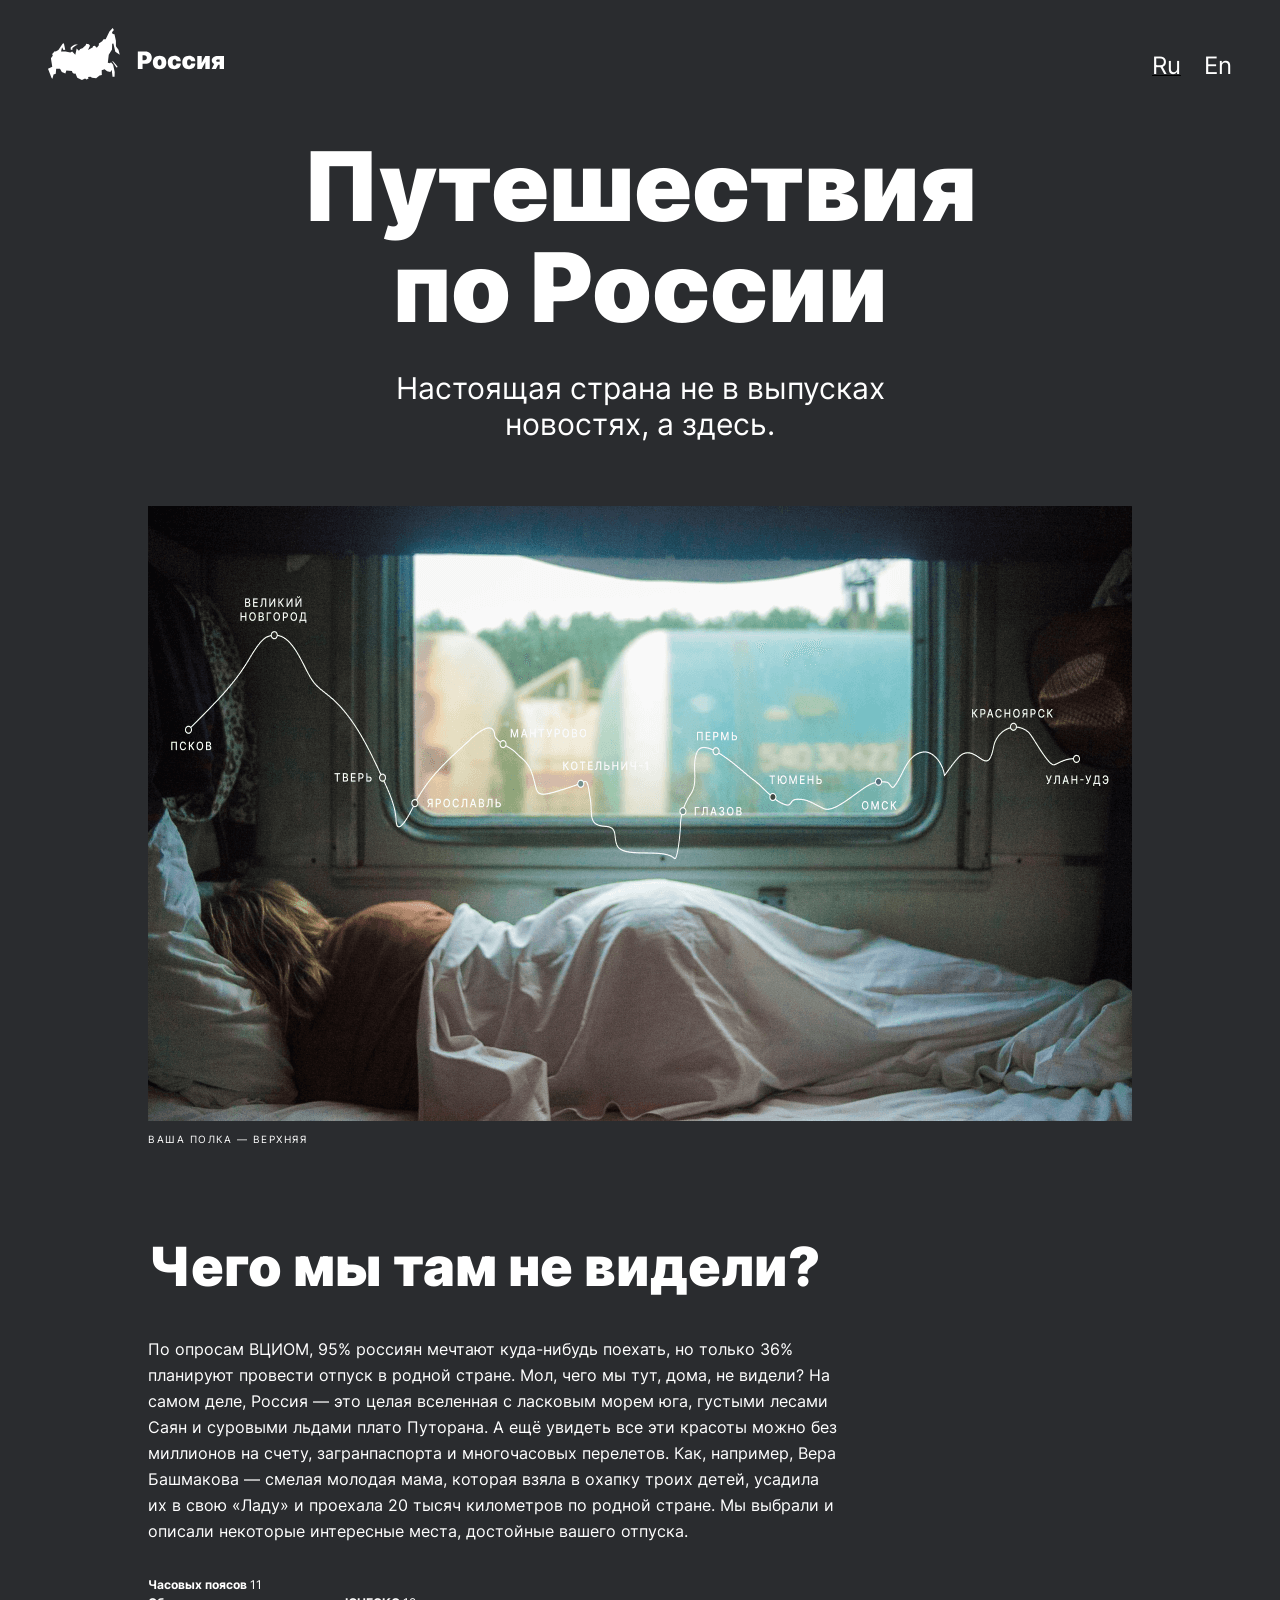
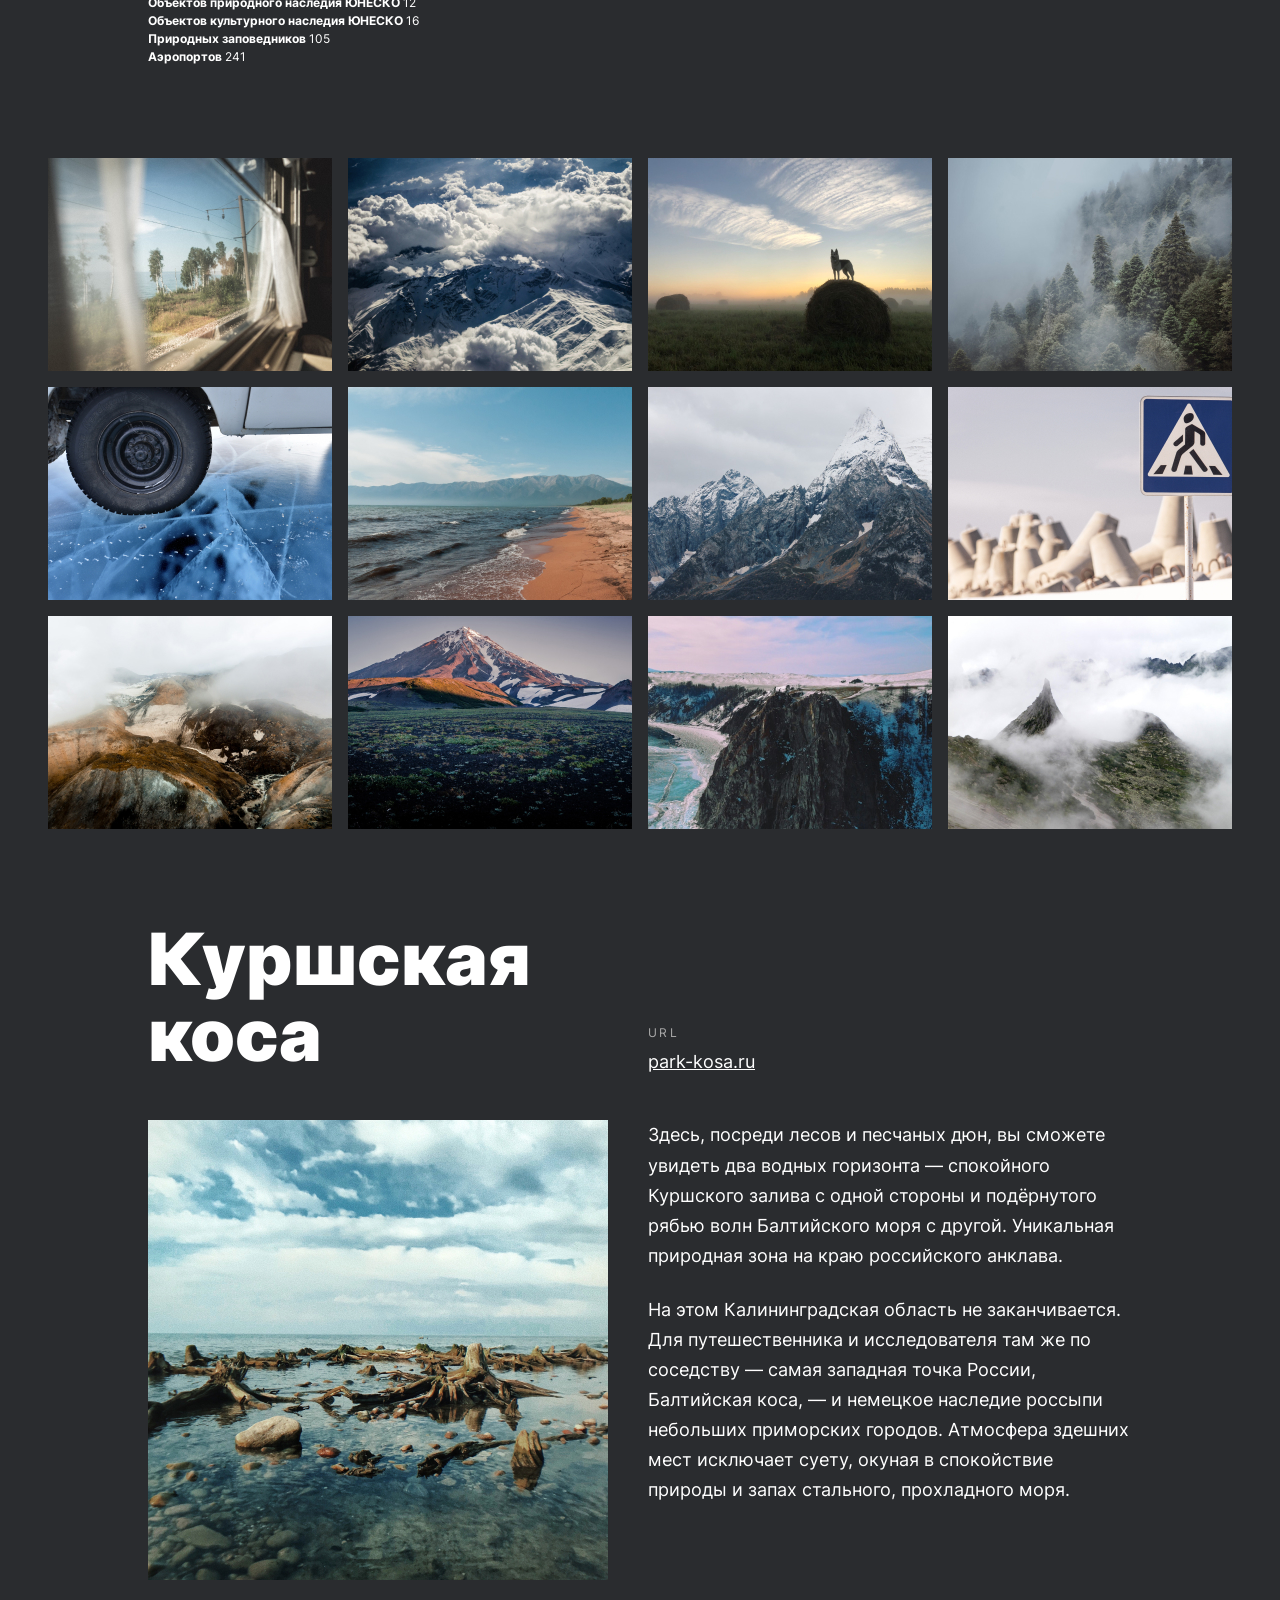
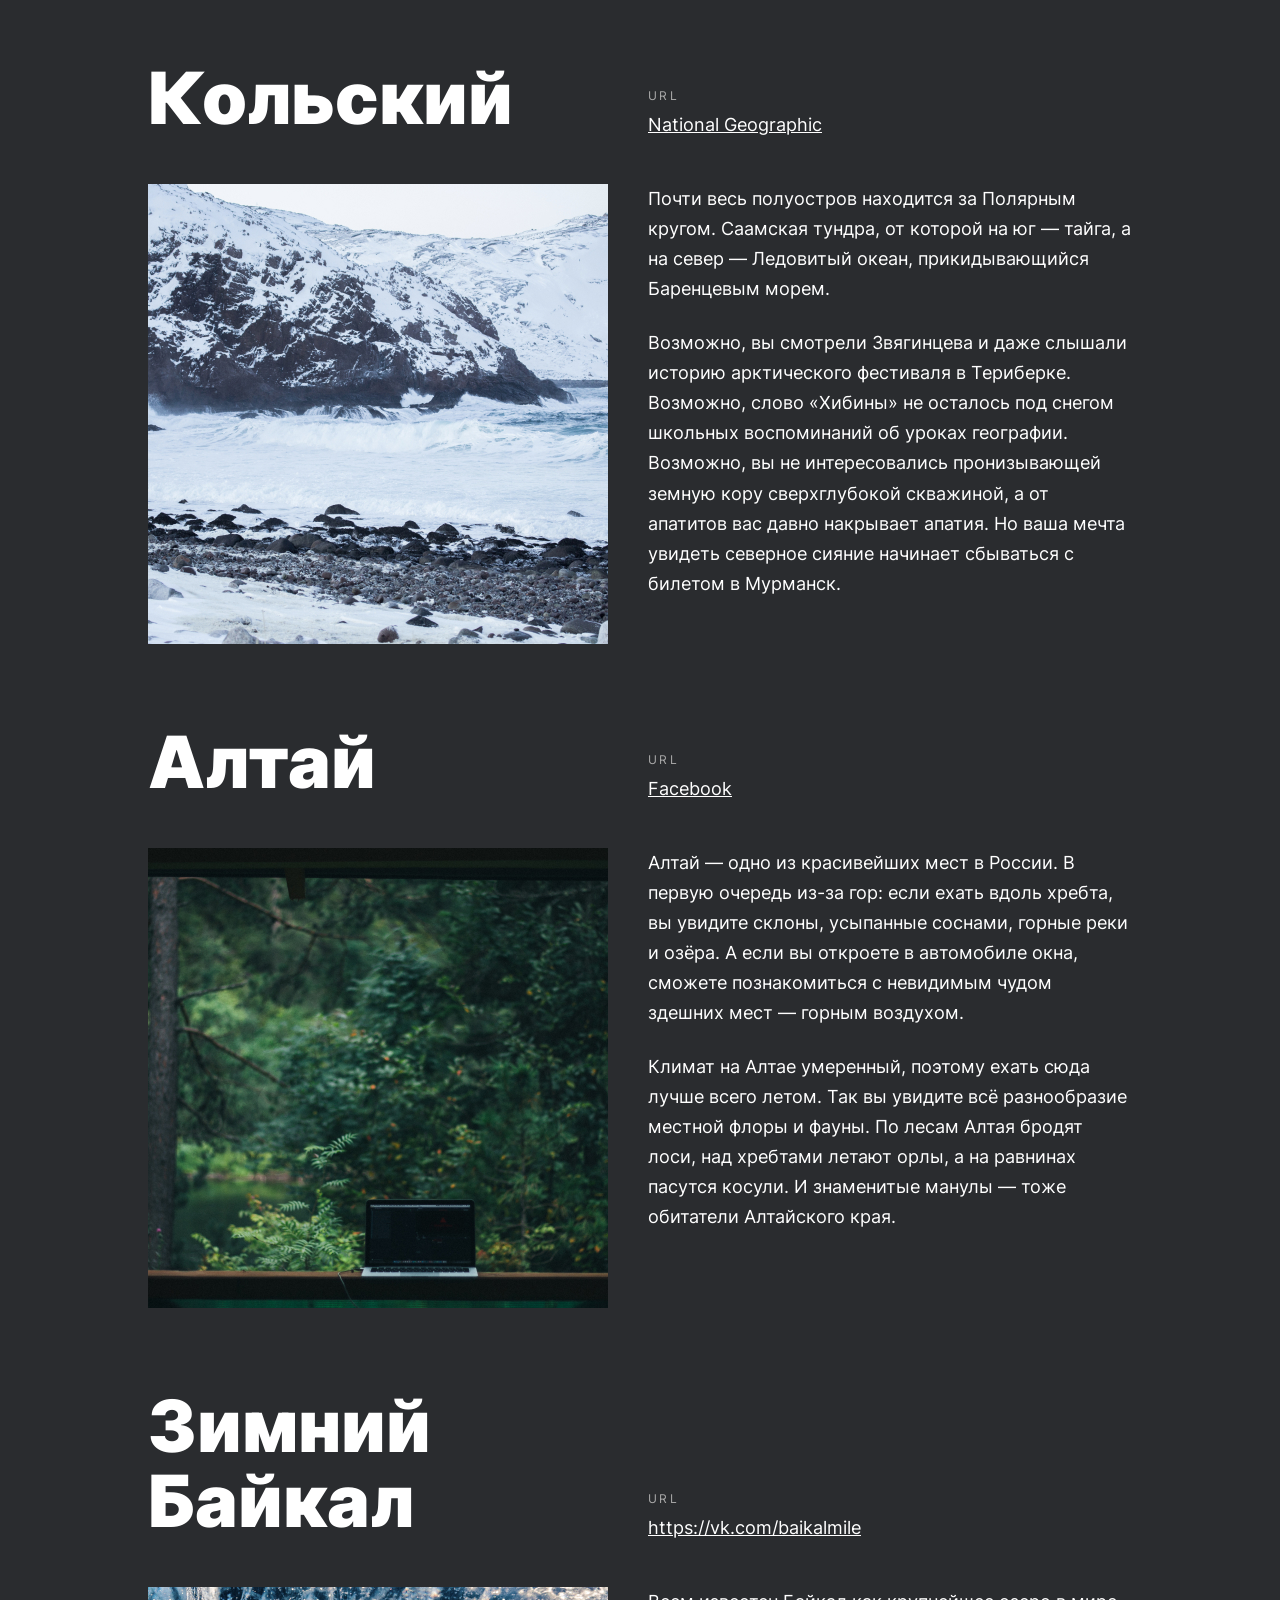
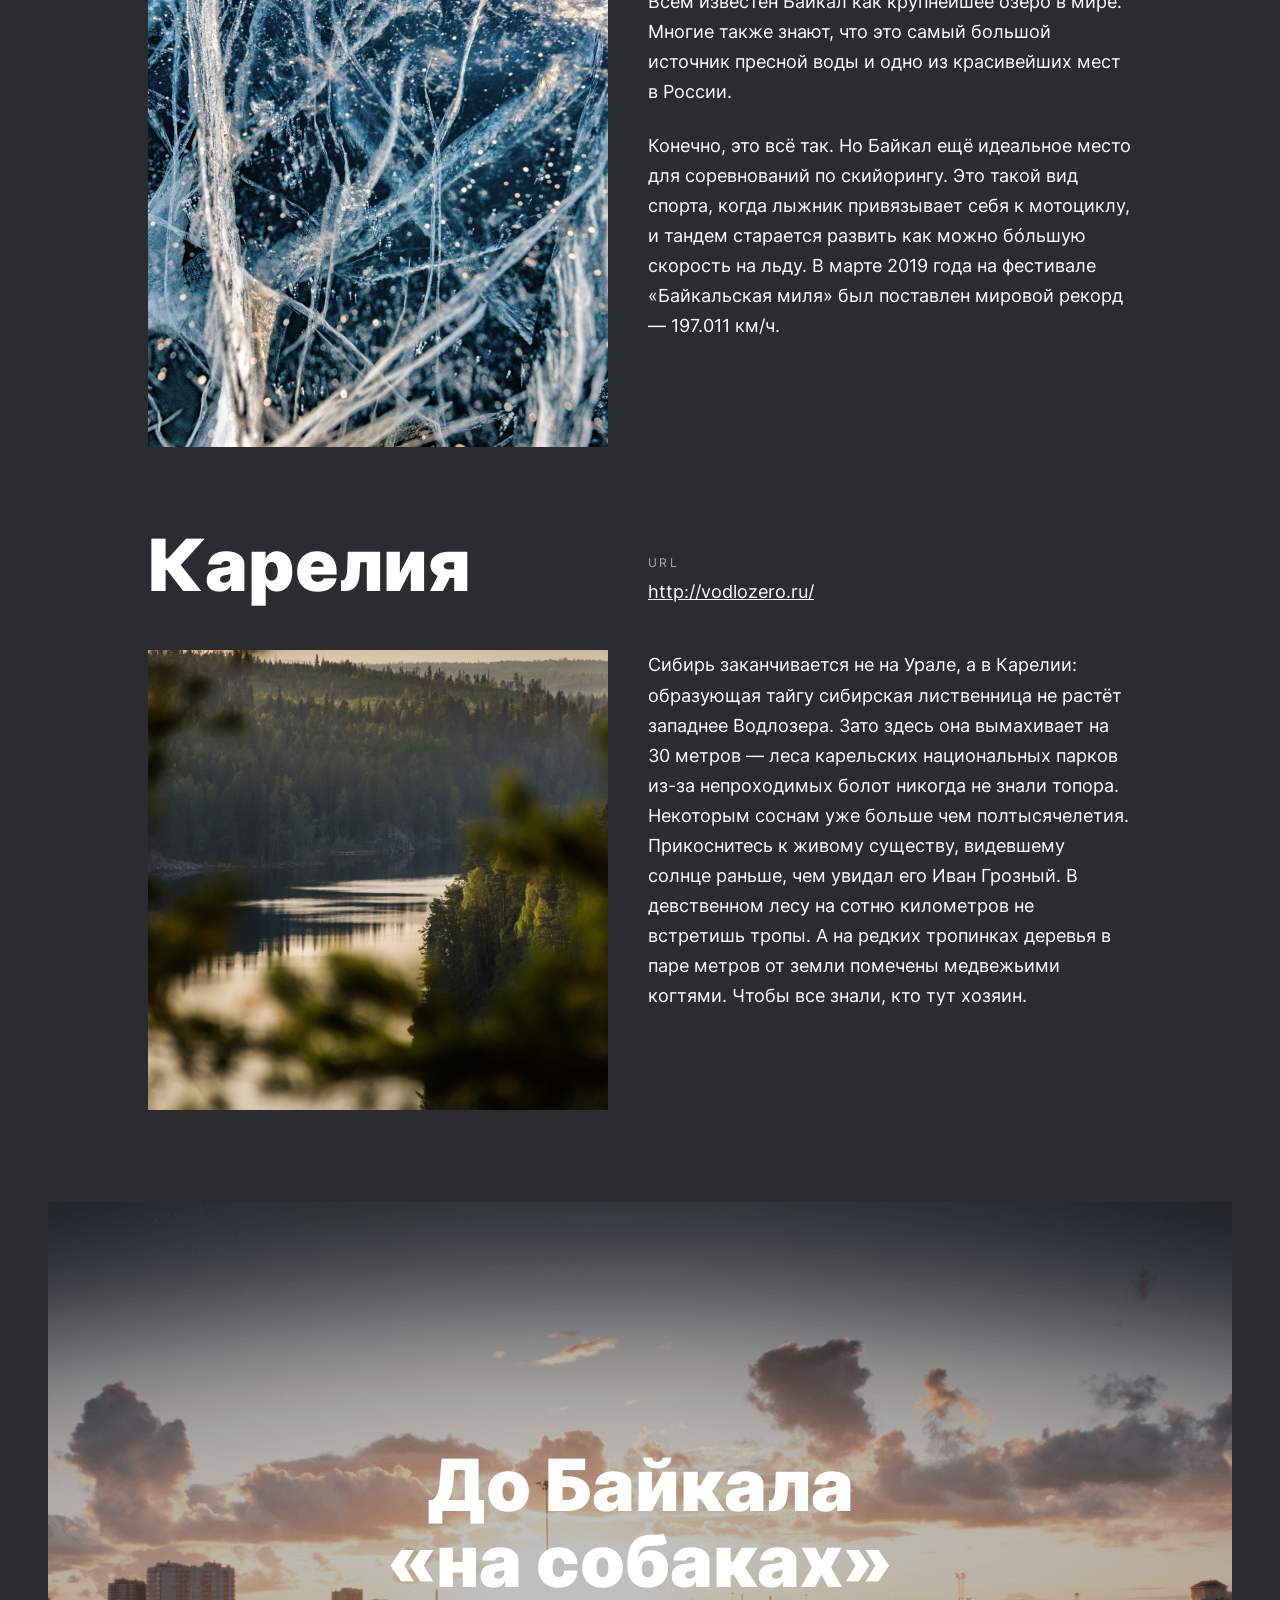
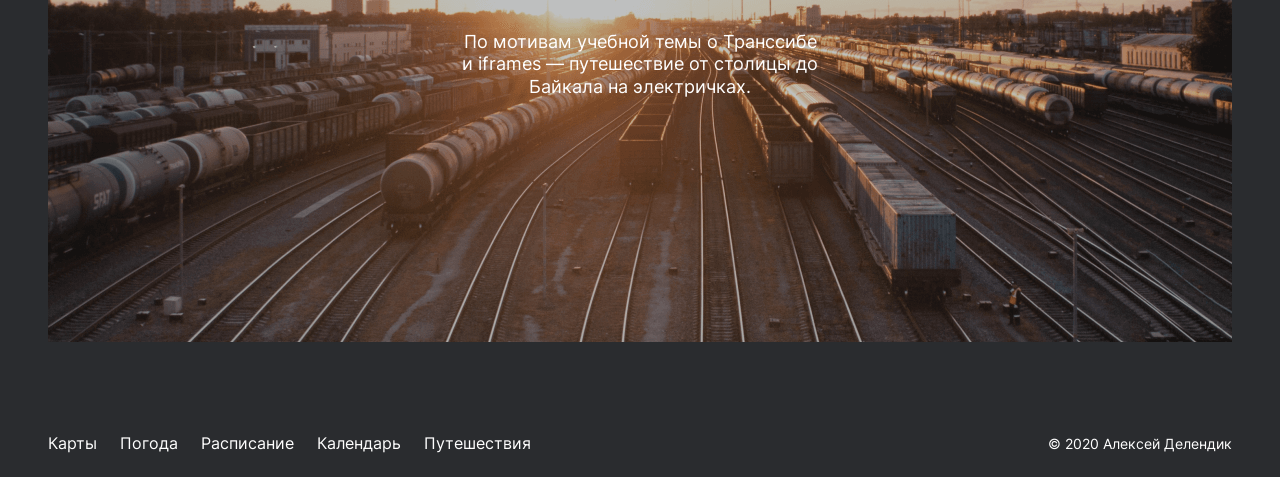
==== commit 7dba163d: "добавлена английская версия сайта" ====
--- a/index.html
+++ b/index.html
@@ -11,16 +11,18 @@
     <header class="header">
       <div class="header__logo"></div>
       <ul class="header__lang-links">
-        <li class="header__lang-item"><a href="#" class="header__lang-link link link_active_underline">Ru</a></li>
-        <li class="header__lang-item"><a href="#" class="header__lang-link link">En</a></li>
+        <li class="header__lang-item header__lang-item_active"><a href="#" class="header__lang-link transparency">Ru</a></li>
+        <li class="header__lang-item"><a href="/english.html" class="header__lang-link transparency">En</a></li>
       </ul>
     </header>
     <main class="main">
       <section class="lead">
         <h1 class="lead__title">Путешествия по России</h1>
-        <p class="lead__subtitle">Настоящая страна не в выпусках новостей, а здесь.</p>
-        <img src="./images/map_with_route.png" alt="спящий человек на боковушке плацкарта и поверх карта маршрута" class="lead__image">
-        <p class="lead__caption">ваша полка — верхняя</p>
+        <p class="lead__subtitle">Настоящая страна не в выпусках новостях, а здесь.</p>
+        <figure class="lead__figure">
+          <img src="./images/map_with_route.png" alt="спящий человек на боковушке плацкарта и поверх карта маршрута" class="lead__image">
+          <figcaption class="lead__caption">ваша полка — верхняя</figcaption>
+        </figure>
       </section>
 
       <section class="intro">
@@ -60,7 +62,7 @@
           <h4 class="place__title">Куршская коса</h4>
           <div class="place__website">
             <p class="place__url-heading">URL</p>
-            <a href="http://park-kosa.ru" target="_blank" class="place__link">park-kosa.ru</a>
+            <a href="http://park-kosa.ru" target="_blank" class="place__link transparency">park-kosa.ru</a>
           </div>
           <img src="./images/kurshskaya_kosa.jpg" alt="Куршская коса" class="place__image">
           <div class="place__paragraphs">
@@ -77,9 +79,9 @@
           <h4 class="place__title">Кольский</h4>
           <div class="place__website">
             <p class="place__url-heading">URL</p>
-            <a href="https://yourshot.nationalgeographic.com/photos/?keywords=kolskiy" target="_blank" class="place__link">National Geographic</a>
+            <a href="https://yourshot.nationalgeographic.com/photos/?keywords=kolskiy" target="_blank" class="place__link transparency">National Geographic</a>
           </div>
-          <img src="./images/kolskiy.png" alt="скалы в снегу" class="place__image">
+          <img src="./images/kolskiy.jpg" alt="скалы в снегу" class="place__image">
           <div class="place__paragraphs">
             <p class="place__paragraph">Почти весь полуостров находится за Полярным кругом. Саамская тундра, от которой на юг — 
               тайга, а на север — Ледовитый океан, прикидывающийся Баренцевым морем.</p>
@@ -93,9 +95,9 @@
           <h4 class="place__title">Алтай</h4>
           <div class="place__website">
             <p class="place__url-heading">URL</p>
-            <a href="https://www.facebook.com/vera.bashmakova/posts/10156011613718822" target="_blank" class="place__link">Facebook</a>
+            <a href="https://www.facebook.com/vera.bashmakova/posts/10156011613718822" target="_blank" class="place__link transparency">Facebook</a>
           </div>
-          <img src="./images/altay.png" alt="лес" class="place__image">
+          <img src="./images/altay.jpg" alt="лес" class="place__image">
           <div class="place__paragraphs">
             <p class="place__paragraph">Алтай — одно из красивейших мест в России. 
               В первую очередь из-за гор: если ехать вдоль хребта, вы увидите склоны, усыпанные соснами, горные реки и озёра. 
@@ -109,9 +111,9 @@
           <h4 class="place__title">Зимний Байкал</h4>
           <div class="place__website">
             <p class="place__url-heading">URL</p>
-            <a href="https://vk.com/baikalmile" target="_blank" class="place__link">https://vk.com/baikalmile</a>
+            <a href="https://vk.com/baikalmile" target="_blank" class="place__link transparency">https://vk.com/baikalmile</a>
           </div>
-          <img src="./images/winter_baykal.png" alt="лёд" class="place__image">
+          <img src="./images/winter_baykal.jpg" alt="лёд" class="place__image">
           <div class="place__paragraphs">
             <p class="place__paragraph">Всем известен Байкал как крупнейшее озеро 
               в мире. Многие также знают, что это самый большой источник пресной воды и одно из красивейших мест в России.</p>
@@ -124,9 +126,9 @@
           <h4 class="place__title">Карелия</h4>
           <div class="place__website">
             <p class="place__url-heading">URL</p>
-            <a href="http://vodlozero.ru/" target="_blank" class="place__link">http://vodlozero.ru/</a>
+            <a href="http://vodlozero.ru/" target="_blank" class="place__link transparency">http://vodlozero.ru/</a>
           </div>
-          <img src="./images/kareliya.png" alt="озеро в лесу" class="place__image">
+          <img src="./images/kareliya.jpg" alt="озеро в лесу" class="place__image">
           <div class="place__paragraphs">
             <p class="place__paragraph">Сибирь заканчивается не на Урале, а в Карелии: образующая тайгу сибирская лиственница не растёт западнее Водлозера. 
               Зато здесь она вымахивает на 30 метров — леса карельских национальных парков из-за непроходимых болот никогда не знали топора. Некоторым 
@@ -148,11 +150,11 @@
     <footer class="footer">
       <nav class="footer__navigation">
         <ul class="footer__links">
-          <li class="footer__item"><a href="https://yandex.ru/maps" target="_blank" class="footer__link">Карты</a></li>
-          <li class="footer__item"><a href="https://yandex.ru/pogoda" target="_blank" class="footer__link">Погода</a></li>
-          <li class="footer__item"><a href="https://rasp.yandex.ru" target="_blank" class="footer__link">Расписание</a></li>
-          <li class="footer__item"><a href="https://calendar.yandex.ru" target="_blank" class="footer__link">Календарь</a></li>
-          <li class="footer__item"><a href="https://travel.yandex.ru" target="_blank" class="footer__link">Путешествия</a></li>
+          <li class="footer__item"><a href="https://yandex.ru/maps" target="_blank" class="footer__link transparency">Карты</a></li>
+          <li class="footer__item"><a href="https://yandex.ru/pogoda" target="_blank" class="footer__link transparency">Погода</a></li>
+          <li class="footer__item"><a href="https://rasp.yandex.ru" target="_blank" class="footer__link transparency">Расписание</a></li>
+          <li class="footer__item"><a href="https://calendar.yandex.ru" target="_blank" class="footer__link transparency">Календарь</a></li>
+          <li class="footer__item"><a href="https://travel.yandex.ru" target="_blank" class="footer__link transparency">Путешествия</a></li>
         </ul>
       </nav>
       <p class="footer__copyright">
--- a/pages/index.css
+++ b/pages/index.css
@@ -1,6 +1,7 @@
 @import url(../vendor/normalize.css);
 @import url(../vendor/fonts/fonts.css);
 @import url(../blocks/page/page.css);
+@import url(../blocks/transparency/transparency.css);
 @import url(../blocks/header/header.css);
 @import url(../blocks/link/link.css);
 @import url(../blocks/lead/lead.css);
